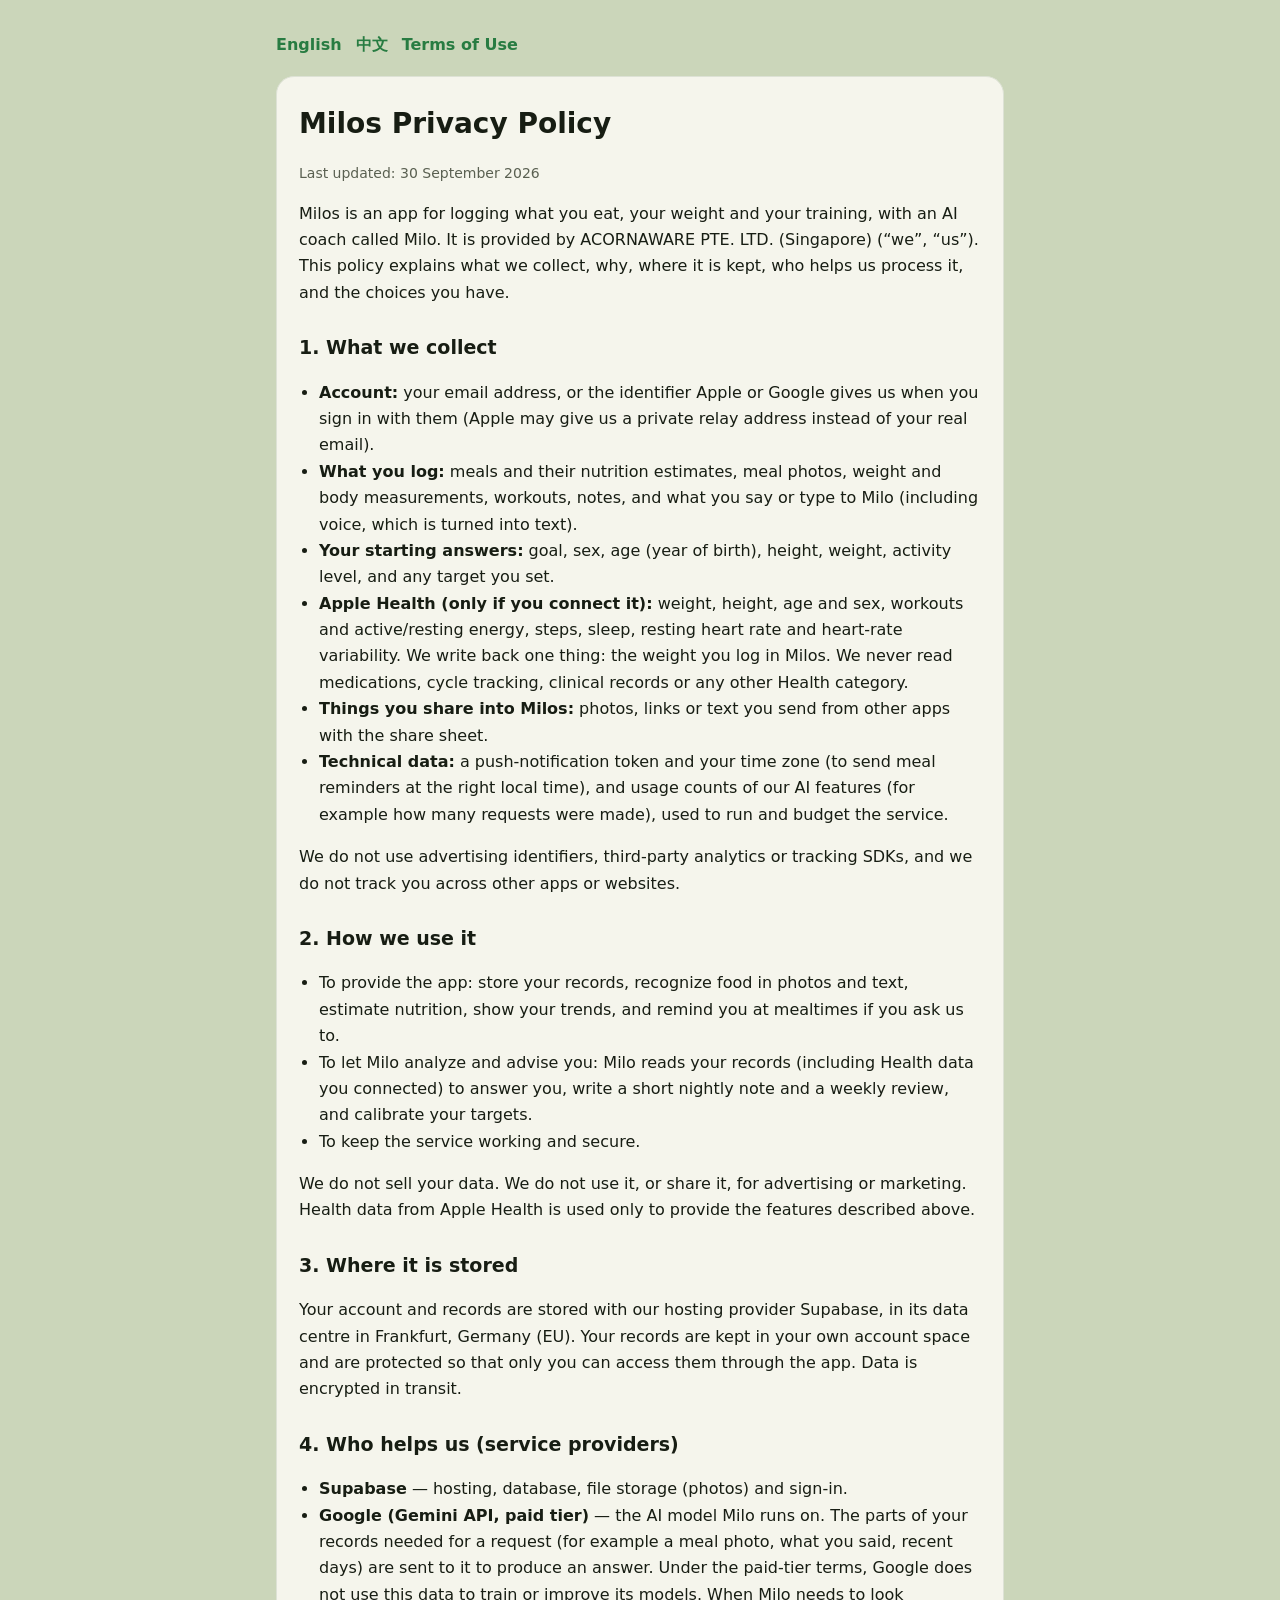
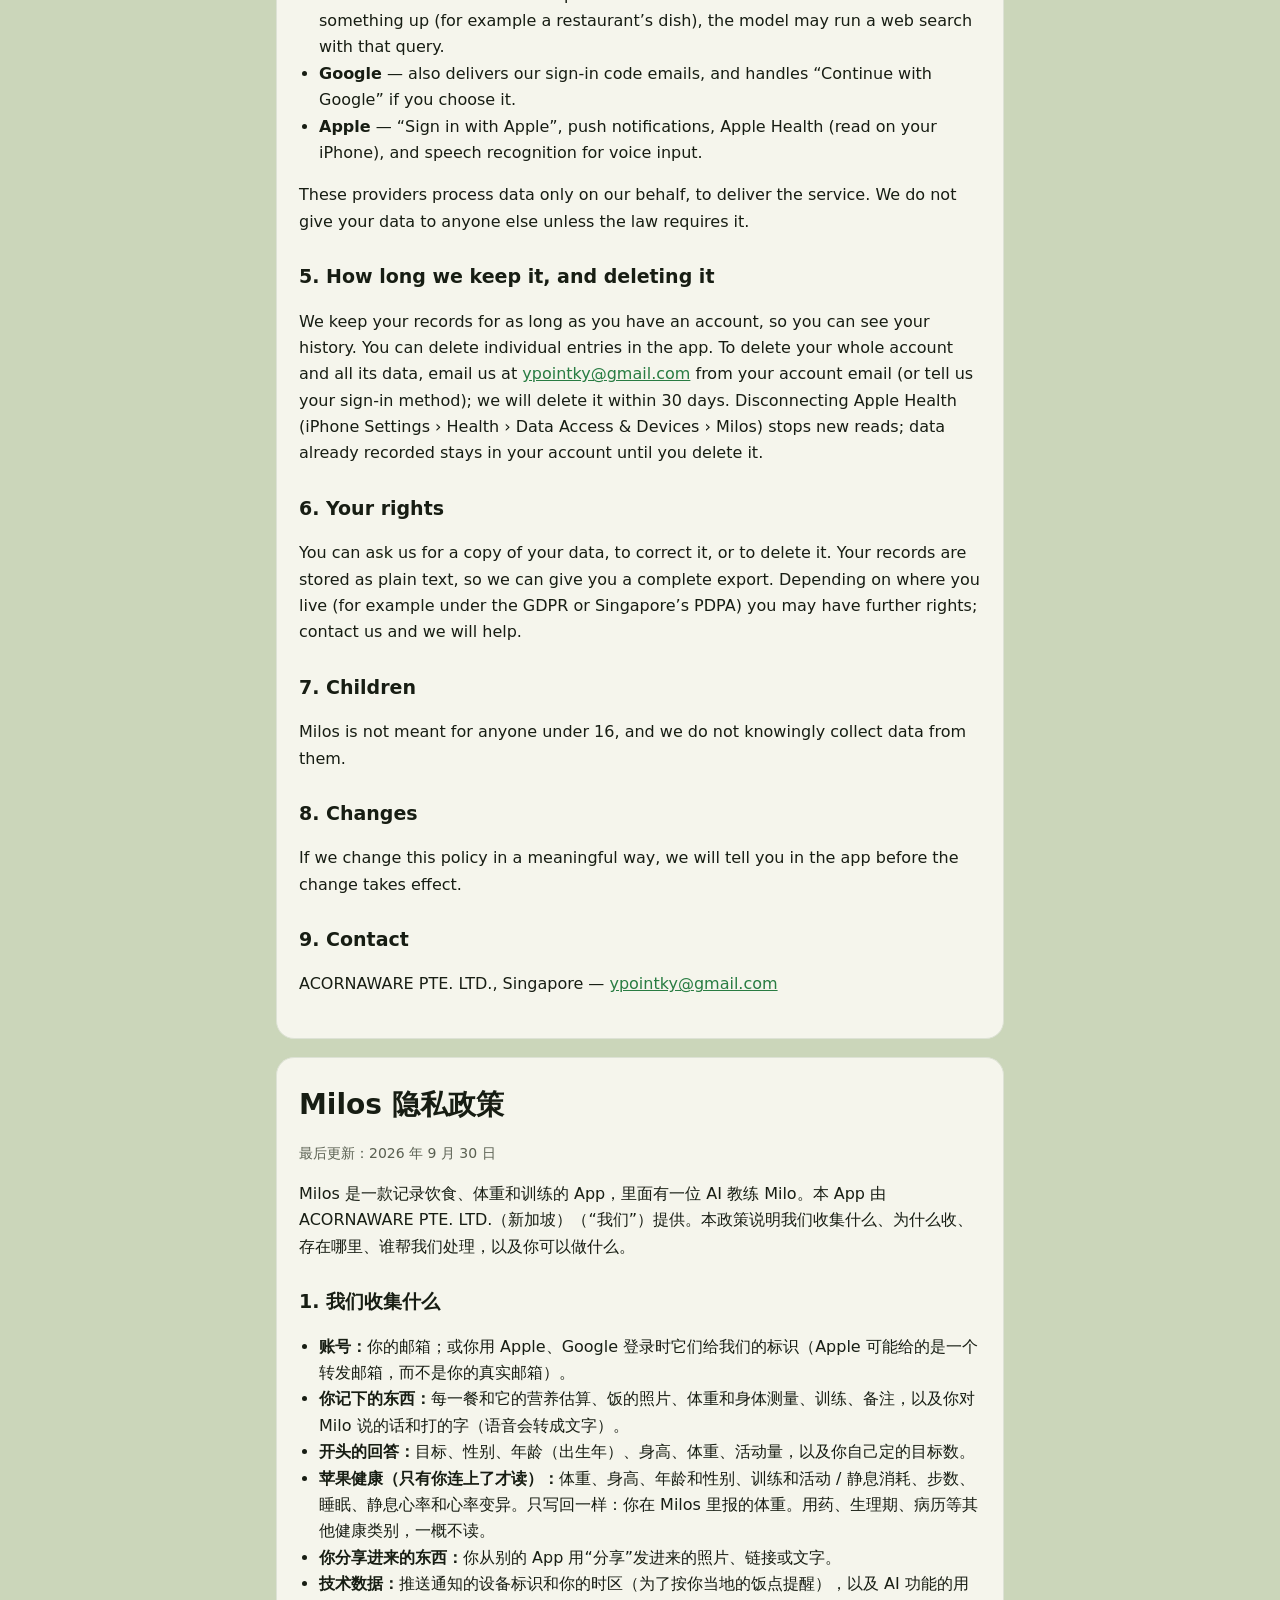
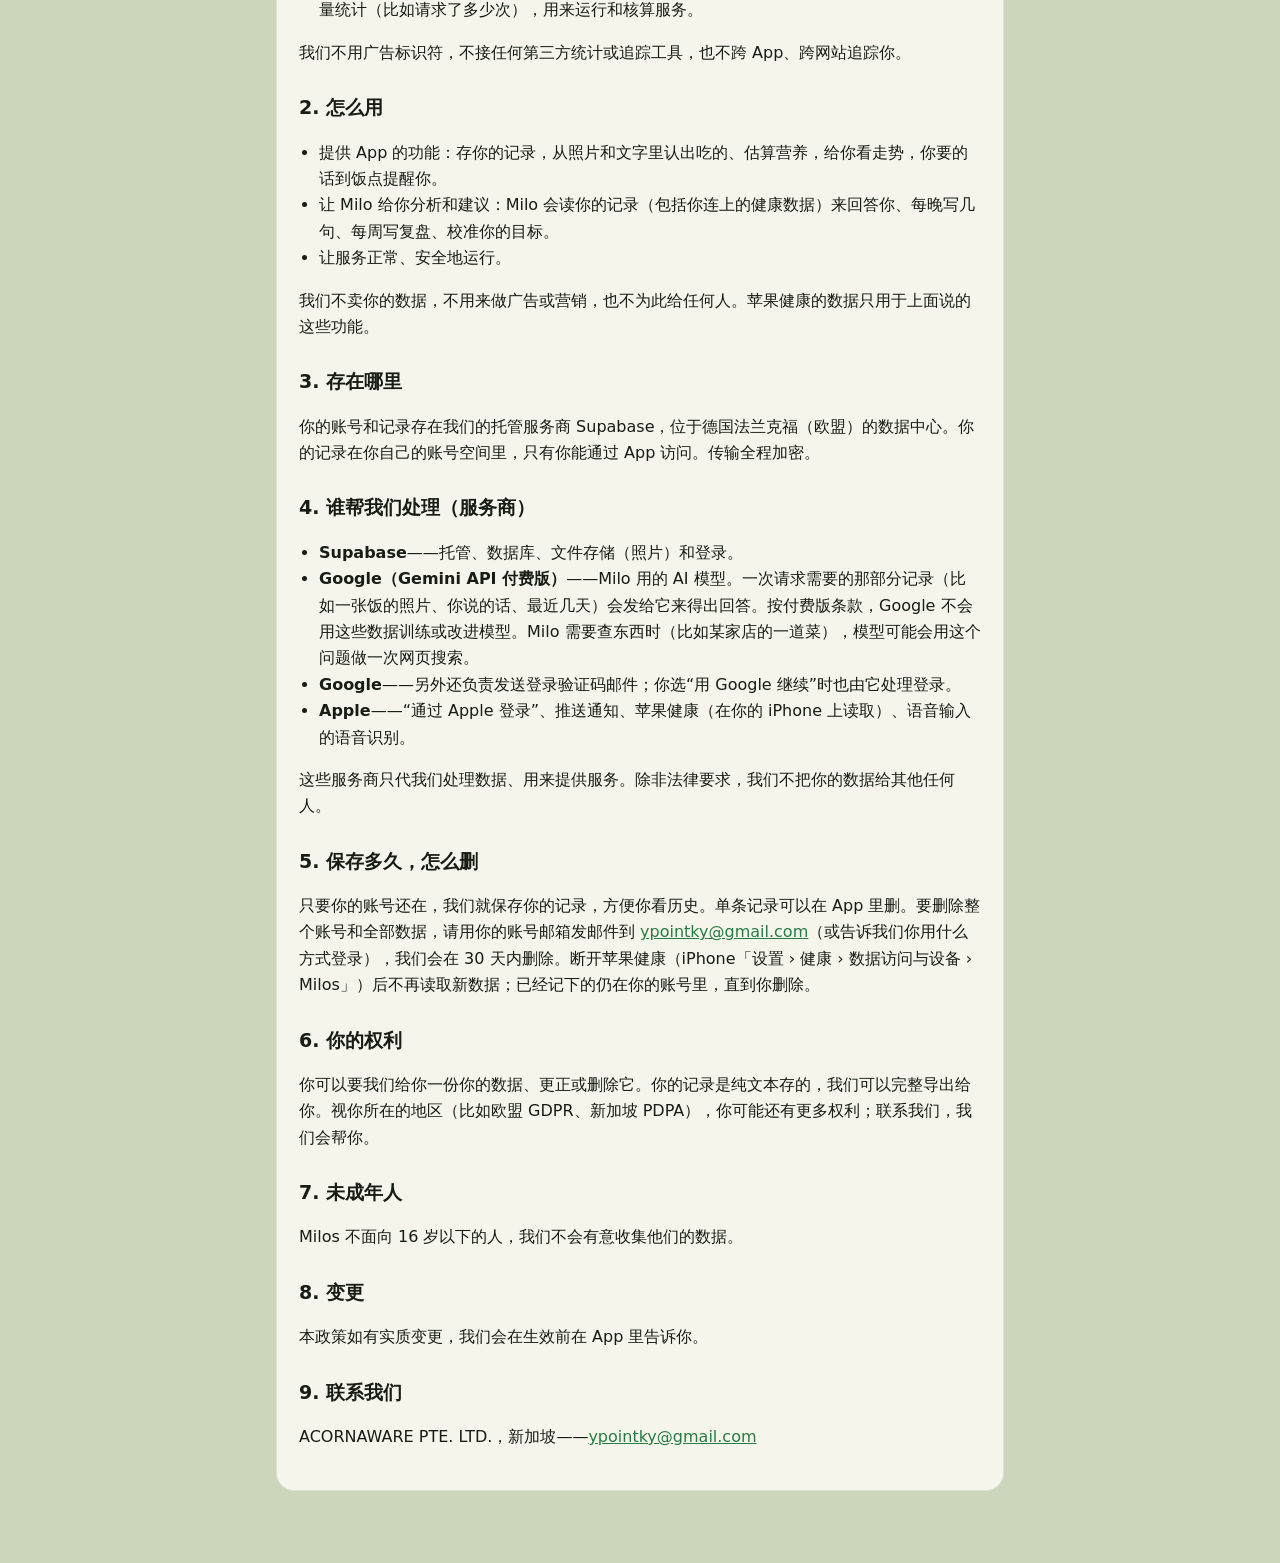
==== privacy.html @ 4074acd3 "Milos privacy policy and terms of use Co-Authored-By: Claude Opus 5.5 <noreply@anthropic.com>" ====
<!doctype html><html lang="en"><head><meta charset="utf-8"><meta name="viewport" content="width=device-width,initial-scale=1">
<title>Milos Privacy Policy</title><link rel="stylesheet" href="style.css"></head><body><main>
<nav><a href="#en">English</a><a href="#zh">中文</a><a href="terms.html">Terms of Use</a></nav>
<article id="en">
<h1>Milos Privacy Policy</h1>
<p class="muted">Last updated: 30 September 2026</p>
<p>Milos is an app for logging what you eat, your weight and your training, with an AI coach called Milo. It is provided by ACORNAWARE PTE. LTD. (Singapore) (“we”, “us”). This policy explains what we collect, why, where it is kept, who helps us process it, and the choices you have.</p>

<h2>1. What we collect</h2>
<ul>
<li><b>Account:</b> your email address, or the identifier Apple or Google gives us when you sign in with them (Apple may give us a private relay address instead of your real email).</li>
<li><b>What you log:</b> meals and their nutrition estimates, meal photos, weight and body measurements, workouts, notes, and what you say or type to Milo (including voice, which is turned into text).</li>
<li><b>Your starting answers:</b> goal, sex, age (year of birth), height, weight, activity level, and any target you set.</li>
<li><b>Apple Health (only if you connect it):</b> weight, height, age and sex, workouts and active/resting energy, steps, sleep, resting heart rate and heart-rate variability. We write back one thing: the weight you log in Milos. We never read medications, cycle tracking, clinical records or any other Health category.</li>
<li><b>Things you share into Milos:</b> photos, links or text you send from other apps with the share sheet.</li>
<li><b>Technical data:</b> a push-notification token and your time zone (to send meal reminders at the right local time), and usage counts of our AI features (for example how many requests were made), used to run and budget the service.</li>
</ul>
<p>We do not use advertising identifiers, third-party analytics or tracking SDKs, and we do not track you across other apps or websites.</p>

<h2>2. How we use it</h2>
<ul>
<li>To provide the app: store your records, recognize food in photos and text, estimate nutrition, show your trends, and remind you at mealtimes if you ask us to.</li>
<li>To let Milo analyze and advise you: Milo reads your records (including Health data you connected) to answer you, write a short nightly note and a weekly review, and calibrate your targets.</li>
<li>To keep the service working and secure.</li>
</ul>
<p>We do not sell your data. We do not use it, or share it, for advertising or marketing. Health data from Apple Health is used only to provide the features described above.</p>

<h2>3. Where it is stored</h2>
<p>Your account and records are stored with our hosting provider Supabase, in its data centre in Frankfurt, Germany (EU). Your records are kept in your own account space and are protected so that only you can access them through the app. Data is encrypted in transit.</p>

<h2>4. Who helps us (service providers)</h2>
<ul>
<li><b>Supabase</b> — hosting, database, file storage (photos) and sign-in.</li>
<li><b>Google (Gemini API, paid tier)</b> — the AI model Milo runs on. The parts of your records needed for a request (for example a meal photo, what you said, recent days) are sent to it to produce an answer. Under the paid-tier terms, Google does not use this data to train or improve its models. When Milo needs to look something up (for example a restaurant’s dish), the model may run a web search with that query.</li>
<li><b>Google</b> — also delivers our sign-in code emails, and handles “Continue with Google” if you choose it.</li>
<li><b>Apple</b> — “Sign in with Apple”, push notifications, Apple Health (read on your iPhone), and speech recognition for voice input.</li>
</ul>
<p>These providers process data only on our behalf, to deliver the service. We do not give your data to anyone else unless the law requires it.</p>

<h2>5. How long we keep it, and deleting it</h2>
<p>We keep your records for as long as you have an account, so you can see your history. You can delete individual entries in the app. To delete your whole account and all its data, email us at <a href="mailto:ypointky@gmail.com">ypointky@gmail.com</a> from your account email (or tell us your sign-in method); we will delete it within 30 days. Disconnecting Apple Health (iPhone Settings › Health › Data Access &amp; Devices › Milos) stops new reads; data already recorded stays in your account until you delete it.</p>

<h2>6. Your rights</h2>
<p>You can ask us for a copy of your data, to correct it, or to delete it. Your records are stored as plain text, so we can give you a complete export. Depending on where you live (for example under the GDPR or Singapore’s PDPA) you may have further rights; contact us and we will help.</p>

<h2>7. Children</h2>
<p>Milos is not meant for anyone under 16, and we do not knowingly collect data from them.</p>

<h2>8. Changes</h2>
<p>If we change this policy in a meaningful way, we will tell you in the app before the change takes effect.</p>

<h2>9. Contact</h2>
<p>ACORNAWARE PTE. LTD., Singapore — <a href="mailto:ypointky@gmail.com">ypointky@gmail.com</a></p>
</article>

<article id="zh" lang="zh-Hans">
<h1>Milos 隐私政策</h1>
<p class="muted">最后更新：2026 年 9 月 30 日</p>
<p>Milos 是一款记录饮食、体重和训练的 App，里面有一位 AI 教练 Milo。本 App 由 ACORNAWARE PTE. LTD.（新加坡）（“我们”）提供。本政策说明我们收集什么、为什么收、存在哪里、谁帮我们处理，以及你可以做什么。</p>

<h2>1. 我们收集什么</h2>
<ul>
<li><b>账号：</b>你的邮箱；或你用 Apple、Google 登录时它们给我们的标识（Apple 可能给的是一个转发邮箱，而不是你的真实邮箱）。</li>
<li><b>你记下的东西：</b>每一餐和它的营养估算、饭的照片、体重和身体测量、训练、备注，以及你对 Milo 说的话和打的字（语音会转成文字）。</li>
<li><b>开头的回答：</b>目标、性别、年龄（出生年）、身高、体重、活动量，以及你自己定的目标数。</li>
<li><b>苹果健康（只有你连上了才读）：</b>体重、身高、年龄和性别、训练和活动 / 静息消耗、步数、睡眠、静息心率和心率变异。只写回一样：你在 Milos 里报的体重。用药、生理期、病历等其他健康类别，一概不读。</li>
<li><b>你分享进来的东西：</b>你从别的 App 用“分享”发进来的照片、链接或文字。</li>
<li><b>技术数据：</b>推送通知的设备标识和你的时区（为了按你当地的饭点提醒），以及 AI 功能的用量统计（比如请求了多少次），用来运行和核算服务。</li>
</ul>
<p>我们不用广告标识符，不接任何第三方统计或追踪工具，也不跨 App、跨网站追踪你。</p>

<h2>2. 怎么用</h2>
<ul>
<li>提供 App 的功能：存你的记录，从照片和文字里认出吃的、估算营养，给你看走势，你要的话到饭点提醒你。</li>
<li>让 Milo 给你分析和建议：Milo 会读你的记录（包括你连上的健康数据）来回答你、每晚写几句、每周写复盘、校准你的目标。</li>
<li>让服务正常、安全地运行。</li>
</ul>
<p>我们不卖你的数据，不用来做广告或营销，也不为此给任何人。苹果健康的数据只用于上面说的这些功能。</p>

<h2>3. 存在哪里</h2>
<p>你的账号和记录存在我们的托管服务商 Supabase，位于德国法兰克福（欧盟）的数据中心。你的记录在你自己的账号空间里，只有你能通过 App 访问。传输全程加密。</p>

<h2>4. 谁帮我们处理（服务商）</h2>
<ul>
<li><b>Supabase</b>——托管、数据库、文件存储（照片）和登录。</li>
<li><b>Google（Gemini API 付费版）</b>——Milo 用的 AI 模型。一次请求需要的那部分记录（比如一张饭的照片、你说的话、最近几天）会发给它来得出回答。按付费版条款，Google 不会用这些数据训练或改进模型。Milo 需要查东西时（比如某家店的一道菜），模型可能会用这个问题做一次网页搜索。</li>
<li><b>Google</b>——另外还负责发送登录验证码邮件；你选“用 Google 继续”时也由它处理登录。</li>
<li><b>Apple</b>——“通过 Apple 登录”、推送通知、苹果健康（在你的 iPhone 上读取）、语音输入的语音识别。</li>
</ul>
<p>这些服务商只代我们处理数据、用来提供服务。除非法律要求，我们不把你的数据给其他任何人。</p>

<h2>5. 保存多久，怎么删</h2>
<p>只要你的账号还在，我们就保存你的记录，方便你看历史。单条记录可以在 App 里删。要删除整个账号和全部数据，请用你的账号邮箱发邮件到 <a href="mailto:ypointky@gmail.com">ypointky@gmail.com</a>（或告诉我们你用什么方式登录），我们会在 30 天内删除。断开苹果健康（iPhone「设置 › 健康 › 数据访问与设备 › Milos」）后不再读取新数据；已经记下的仍在你的账号里，直到你删除。</p>

<h2>6. 你的权利</h2>
<p>你可以要我们给你一份你的数据、更正或删除它。你的记录是纯文本存的，我们可以完整导出给你。视你所在的地区（比如欧盟 GDPR、新加坡 PDPA），你可能还有更多权利；联系我们，我们会帮你。</p>

<h2>7. 未成年人</h2>
<p>Milos 不面向 16 岁以下的人，我们不会有意收集他们的数据。</p>

<h2>8. 变更</h2>
<p>本政策如有实质变更，我们会在生效前在 App 里告诉你。</p>

<h2>9. 联系我们</h2>
<p>ACORNAWARE PTE. LTD.，新加坡——<a href="mailto:ypointky@gmail.com">ypointky@gmail.com</a></p>
</article>
</main></body></html>
---- style.css ----
:root{--bg:#CBD6BA;--card:#F5F5EC;--text:#171D13;--muted:#5A6051;--line:#DDE2D5;--accent:#287C42}
@media (prefers-color-scheme: dark){:root{--bg:#1B2118;--card:#252C21;--text:#EEF2E9;--muted:#A7AE9C;--line:#343C2F;--accent:#6FBF85}}
*{box-sizing:border-box}
body{margin:0;background:var(--bg);color:var(--text);font:16px/1.65 -apple-system,"PingFang SC",system-ui,sans-serif}
main{max-width:760px;margin:0 auto;padding:32px 16px 72px}
article{background:var(--card);border:1px solid var(--line);border-radius:18px;padding:24px 22px;margin-top:18px}
h1{font-size:28px;margin:0 0 4px} h2{font-size:19px;margin:26px 0 6px} p,li{color:var(--text)} .muted{color:var(--muted);font-size:14px}
nav a{color:var(--accent);margin-right:14px;text-decoration:none;font-weight:600} a{color:var(--accent)} ul{padding-left:20px}
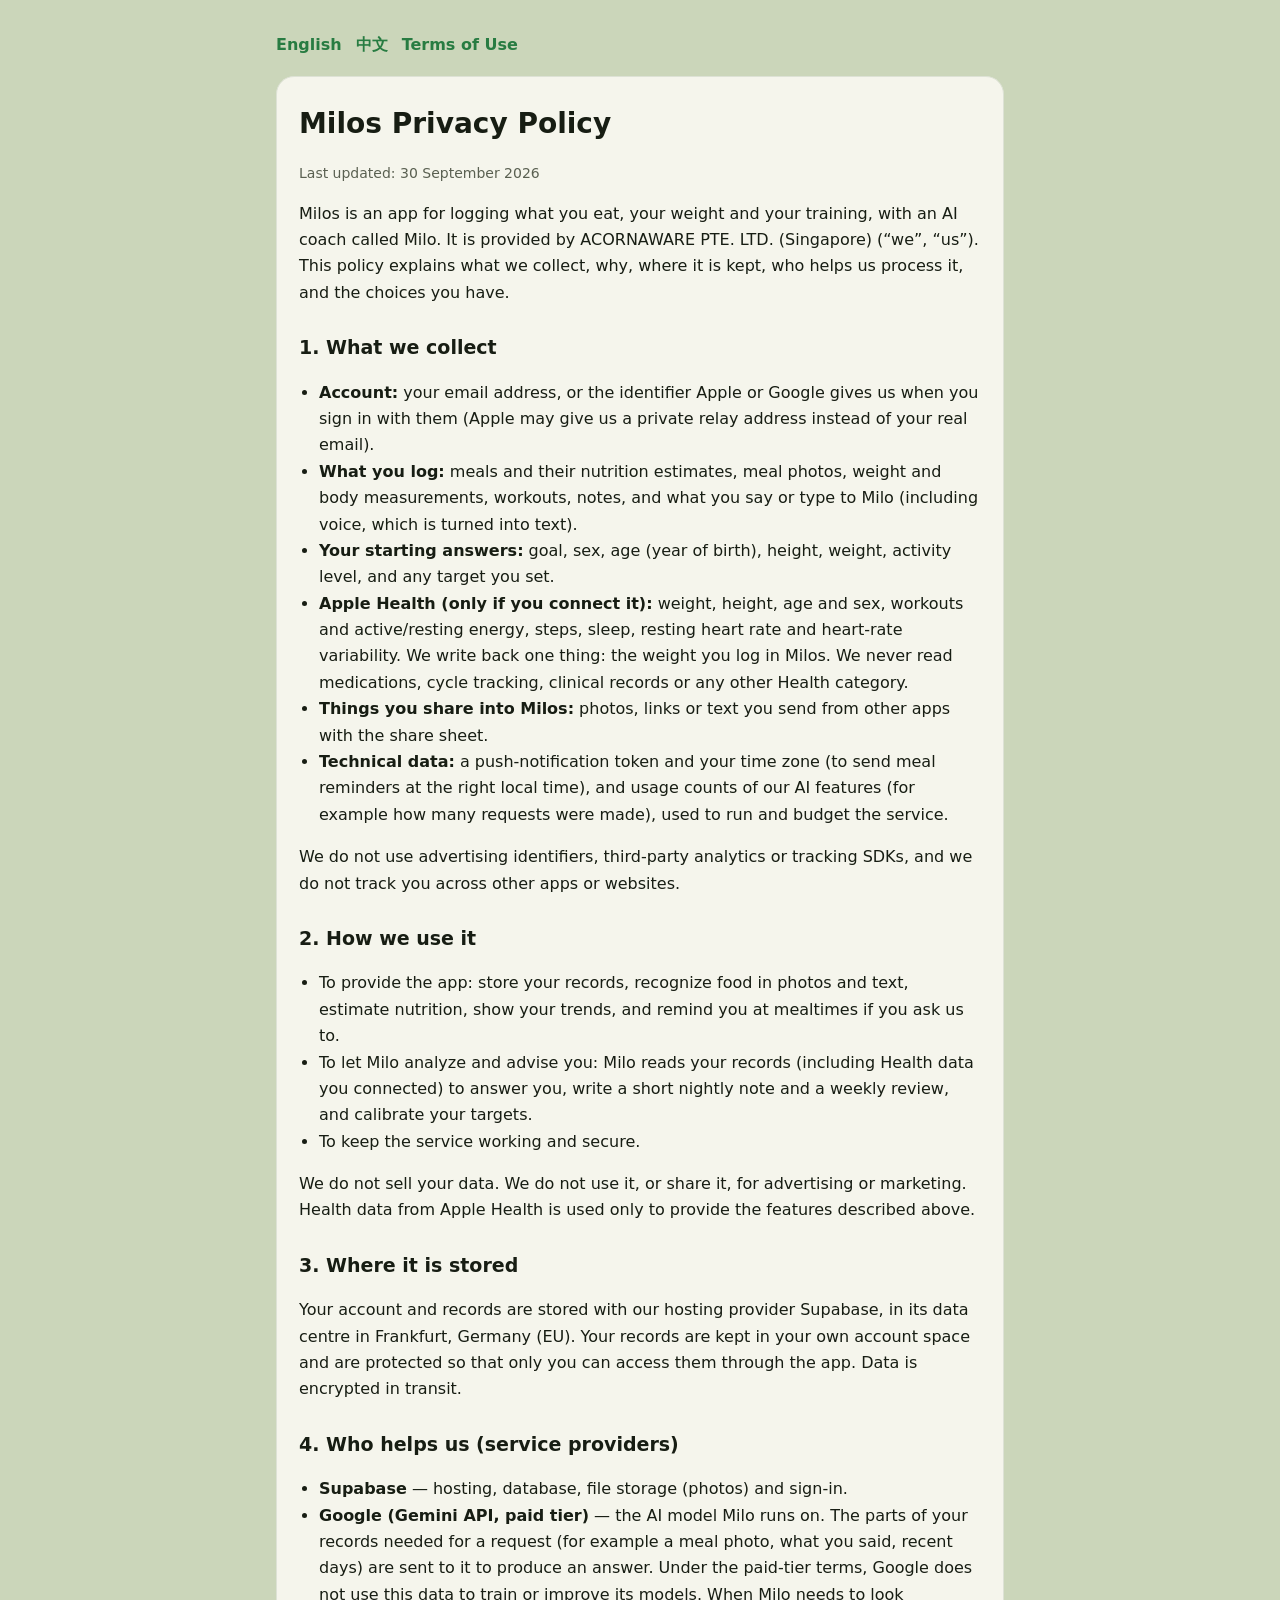
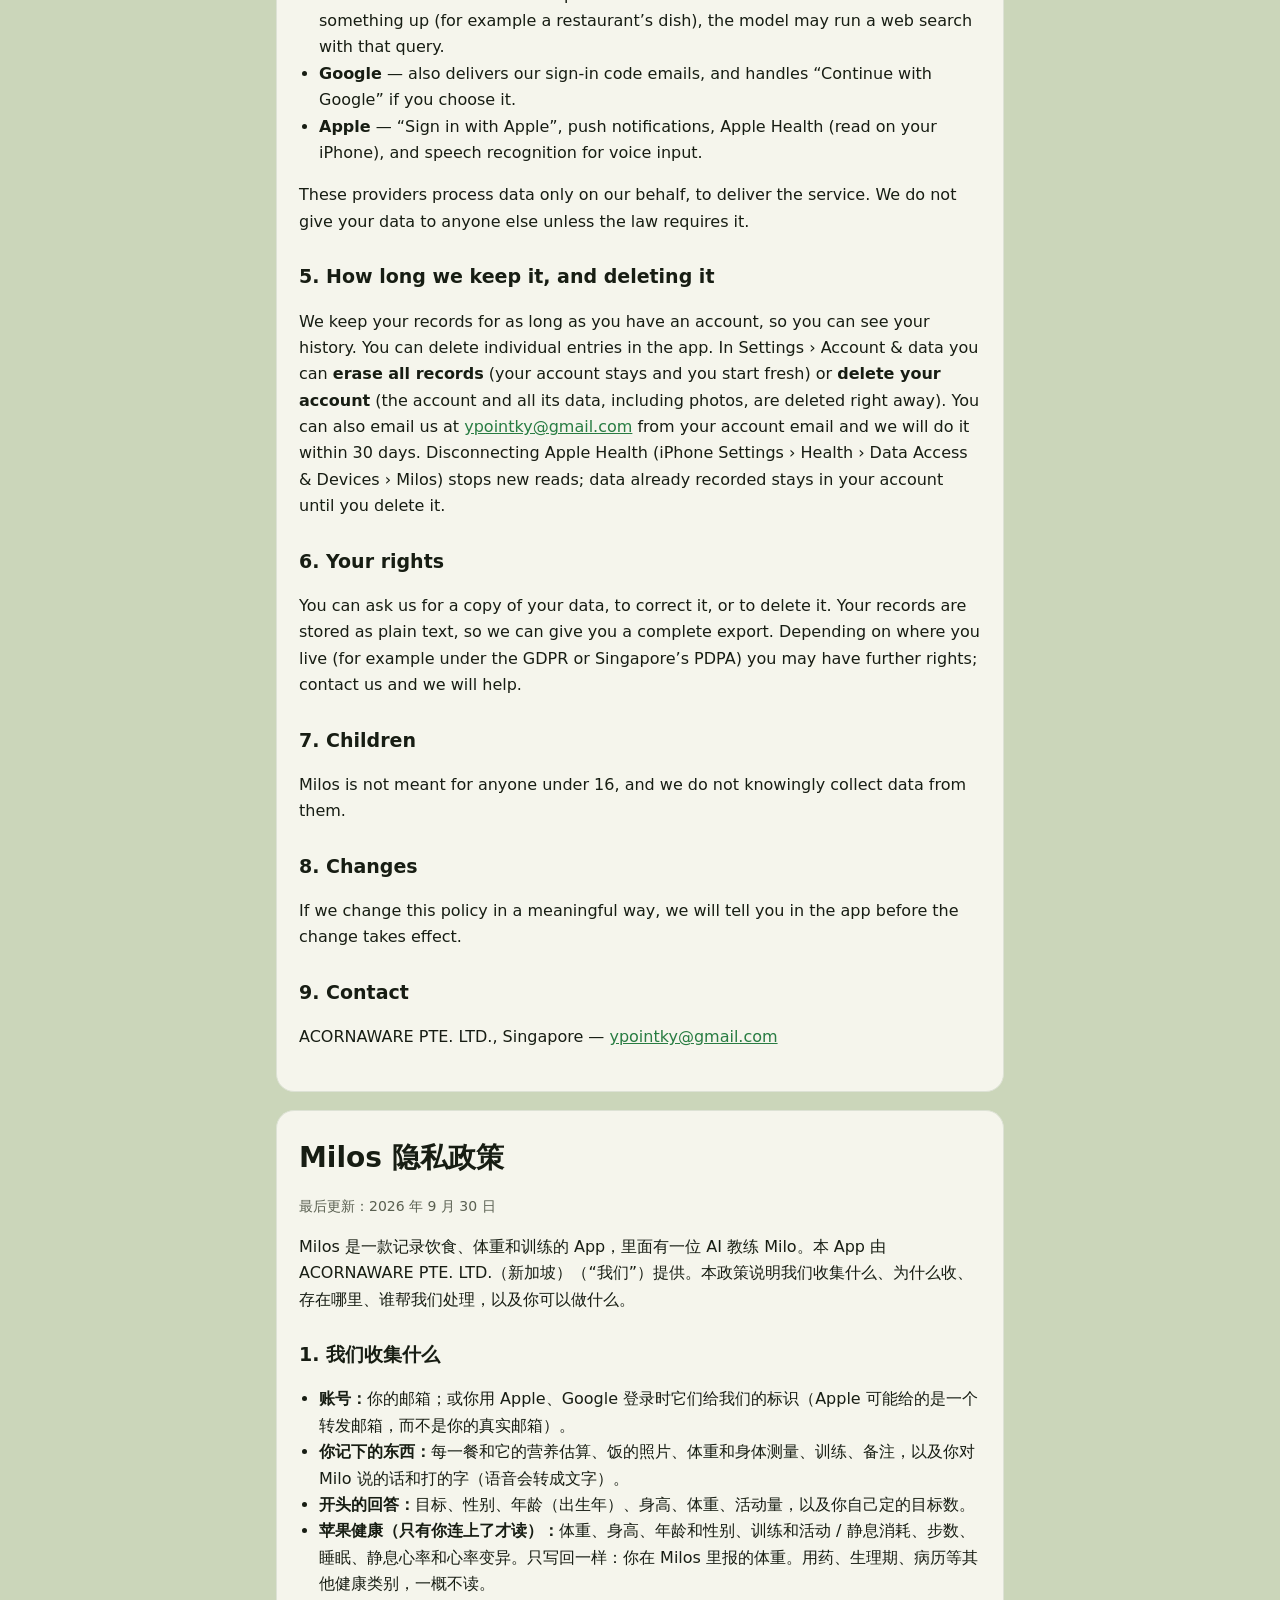
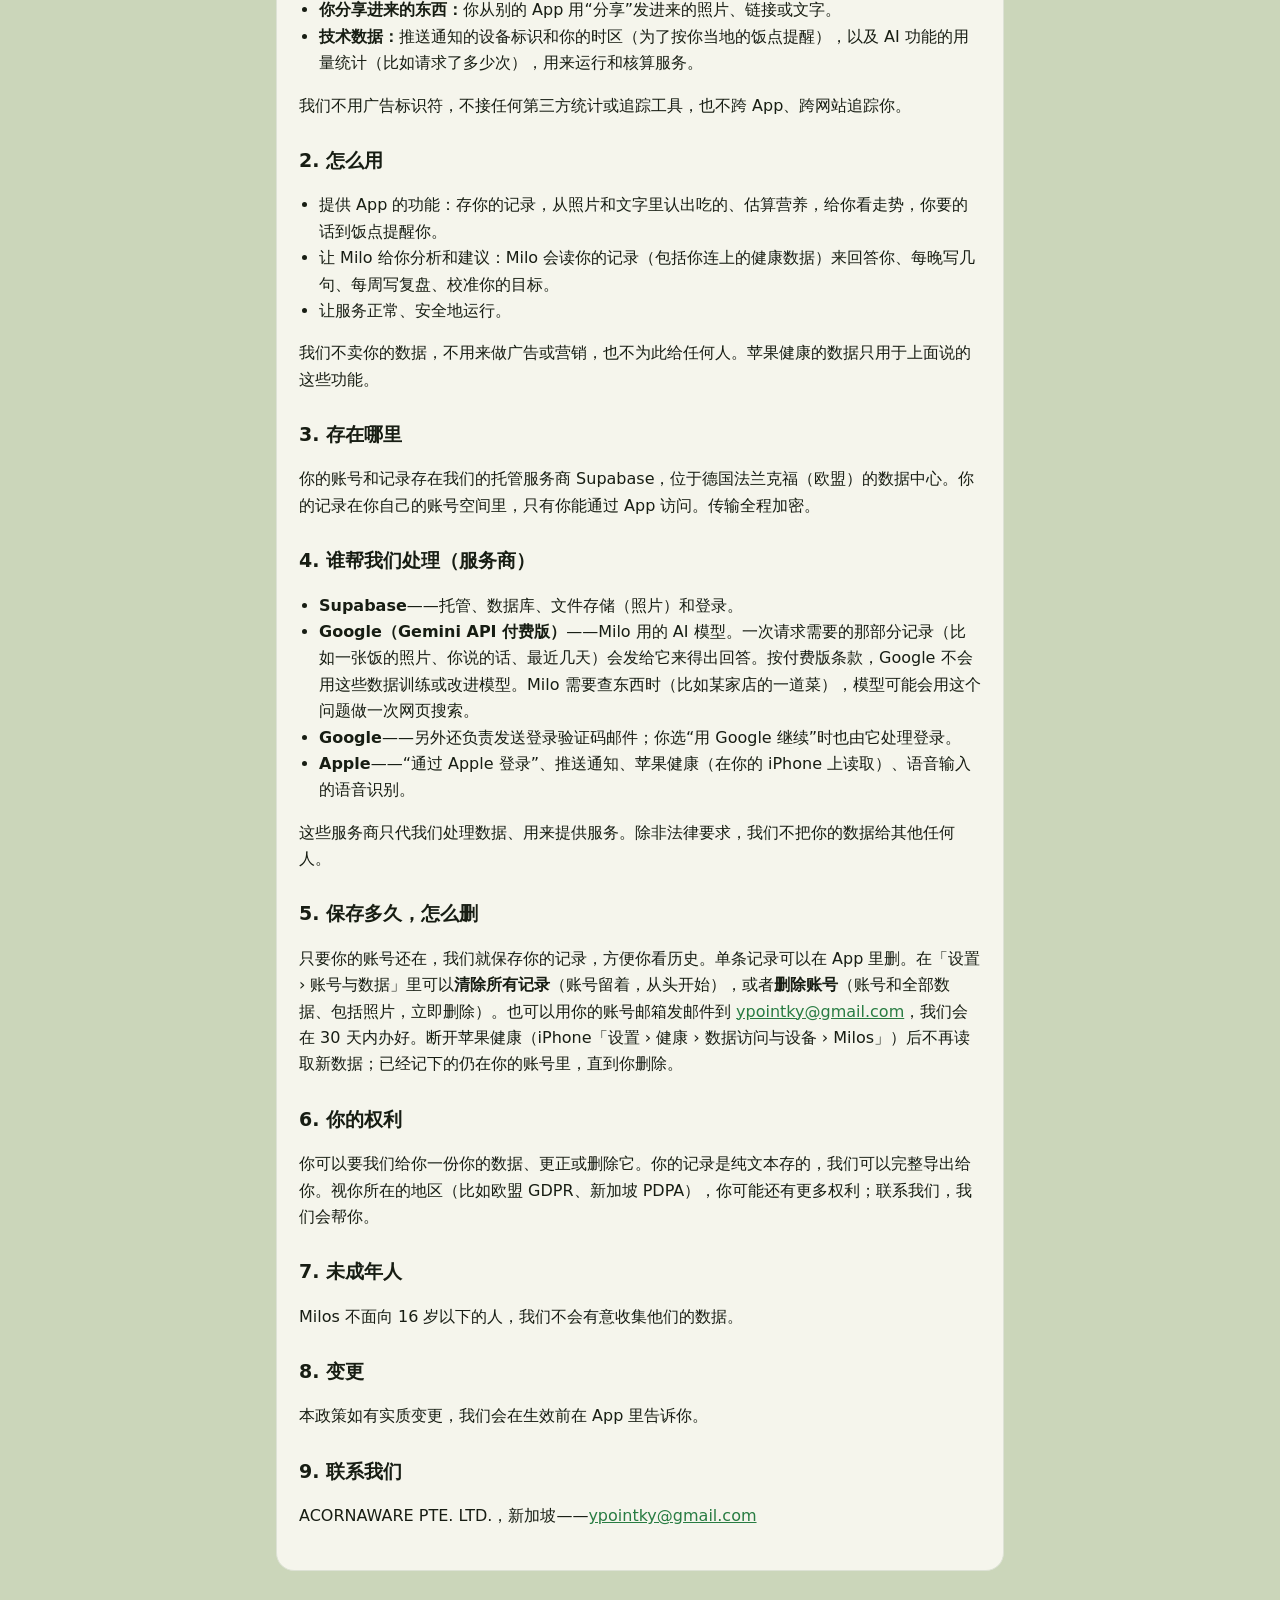
==== commit 0b81b06b: "Account deletion is now in the app Co-Authored-By: Claude Opus 5.5 <noreply@anthropic.com>" ====
--- a/privacy.html
+++ b/privacy.html
@@ -38,7 +38,7 @@
 <p>These providers process data only on our behalf, to deliver the service. We do not give your data to anyone else unless the law requires it.</p>
 
 <h2>5. How long we keep it, and deleting it</h2>
-<p>We keep your records for as long as you have an account, so you can see your history. You can delete individual entries in the app. To delete your whole account and all its data, email us at <a href="mailto:ypointky@gmail.com">ypointky@gmail.com</a> from your account email (or tell us your sign-in method); we will delete it within 30 days. Disconnecting Apple Health (iPhone Settings › Health › Data Access &amp; Devices › Milos) stops new reads; data already recorded stays in your account until you delete it.</p>
+<p>We keep your records for as long as you have an account, so you can see your history. You can delete individual entries in the app. In Settings › Account &amp; data you can <b>erase all records</b> (your account stays and you start fresh) or <b>delete your account</b> (the account and all its data, including photos, are deleted right away). You can also email us at <a href="mailto:ypointky@gmail.com">ypointky@gmail.com</a> from your account email and we will do it within 30 days. Disconnecting Apple Health (iPhone Settings › Health › Data Access &amp; Devices › Milos) stops new reads; data already recorded stays in your account until you delete it.</p>
 
 <h2>6. Your rights</h2>
 <p>You can ask us for a copy of your data, to correct it, or to delete it. Your records are stored as plain text, so we can give you a complete export. Depending on where you live (for example under the GDPR or Singapore’s PDPA) you may have further rights; contact us and we will help.</p>
@@ -90,7 +90,7 @@
 <p>这些服务商只代我们处理数据、用来提供服务。除非法律要求，我们不把你的数据给其他任何人。</p>
 
 <h2>5. 保存多久，怎么删</h2>
-<p>只要你的账号还在，我们就保存你的记录，方便你看历史。单条记录可以在 App 里删。要删除整个账号和全部数据，请用你的账号邮箱发邮件到 <a href="mailto:ypointky@gmail.com">ypointky@gmail.com</a>（或告诉我们你用什么方式登录），我们会在 30 天内删除。断开苹果健康（iPhone「设置 › 健康 › 数据访问与设备 › Milos」）后不再读取新数据；已经记下的仍在你的账号里，直到你删除。</p>
+<p>只要你的账号还在，我们就保存你的记录，方便你看历史。单条记录可以在 App 里删。在「设置 › 账号与数据」里可以<b>清除所有记录</b>（账号留着，从头开始），或者<b>删除账号</b>（账号和全部数据、包括照片，立即删除）。也可以用你的账号邮箱发邮件到 <a href="mailto:ypointky@gmail.com">ypointky@gmail.com</a>，我们会在 30 天内办好。断开苹果健康（iPhone「设置 › 健康 › 数据访问与设备 › Milos」）后不再读取新数据；已经记下的仍在你的账号里，直到你删除。</p>
 
 <h2>6. 你的权利</h2>
 <p>你可以要我们给你一份你的数据、更正或删除它。你的记录是纯文本存的，我们可以完整导出给你。视你所在的地区（比如欧盟 GDPR、新加坡 PDPA），你可能还有更多权利；联系我们，我们会帮你。</p>
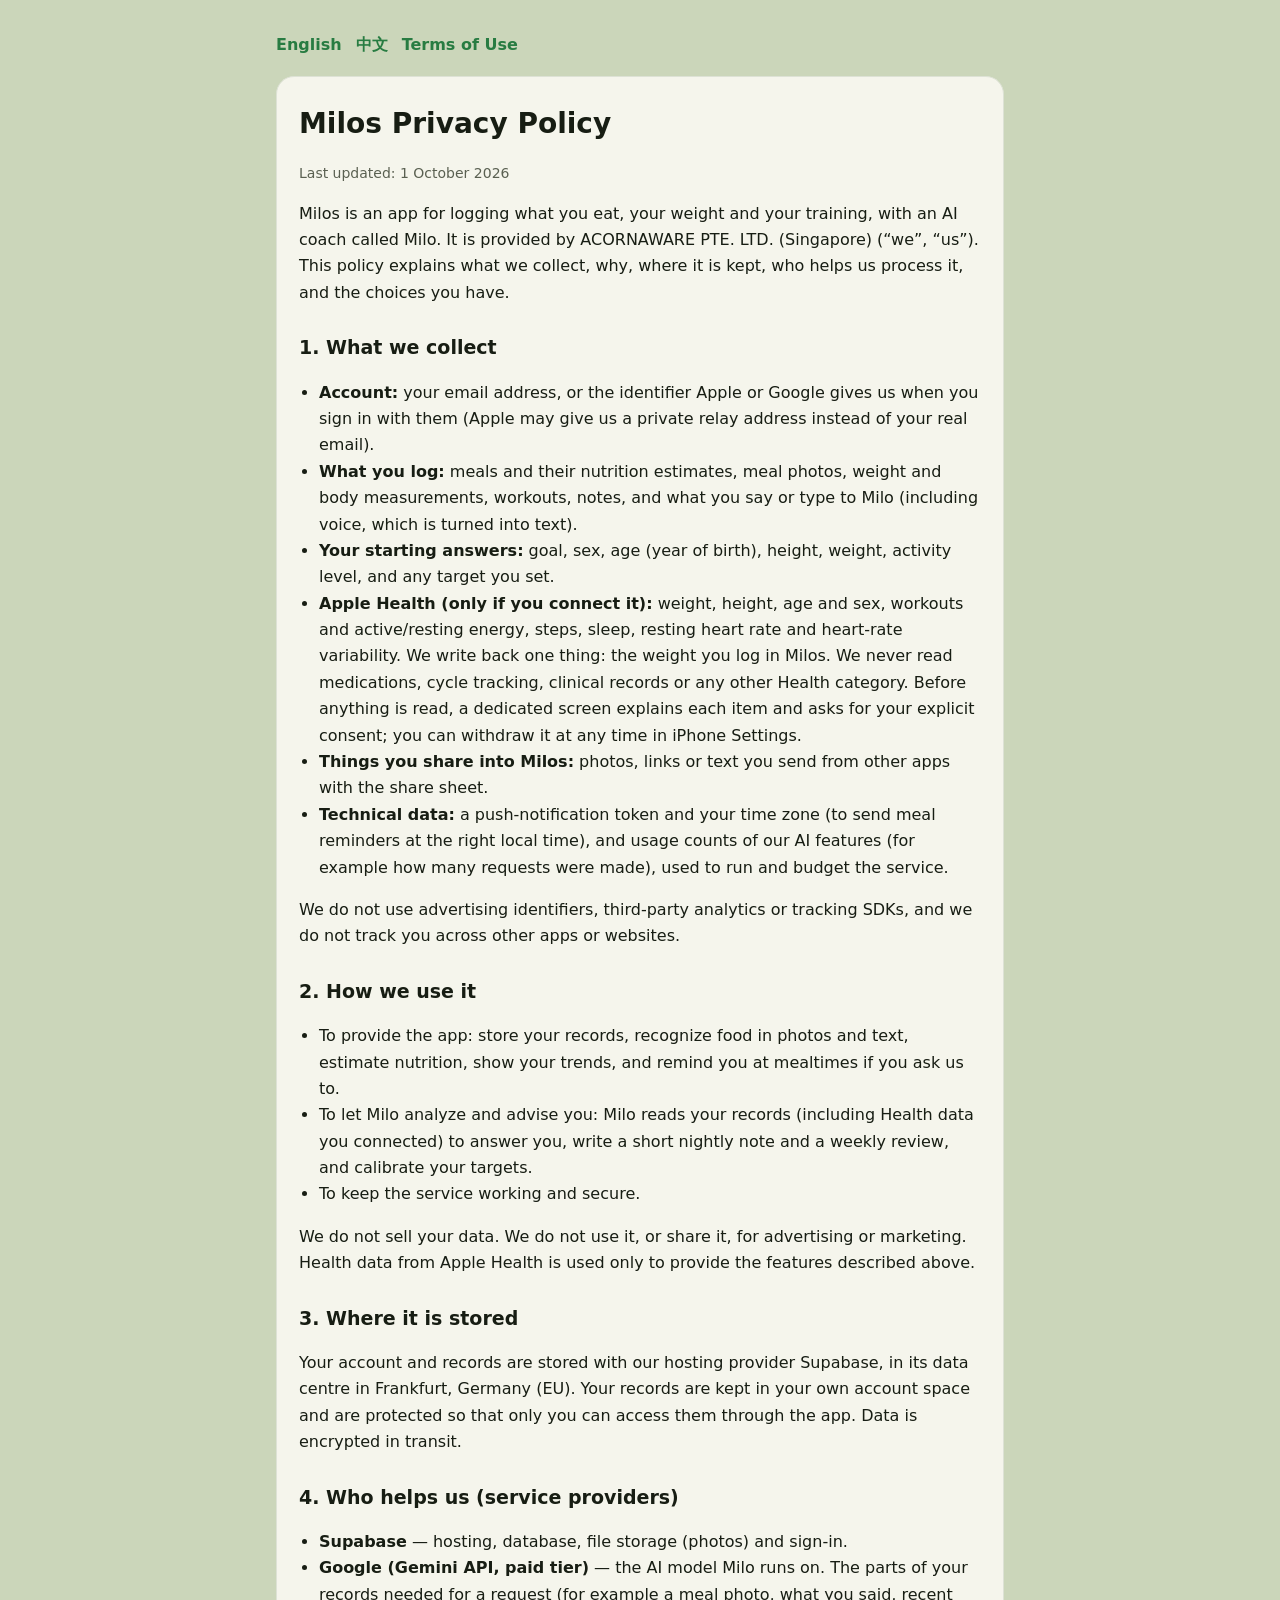
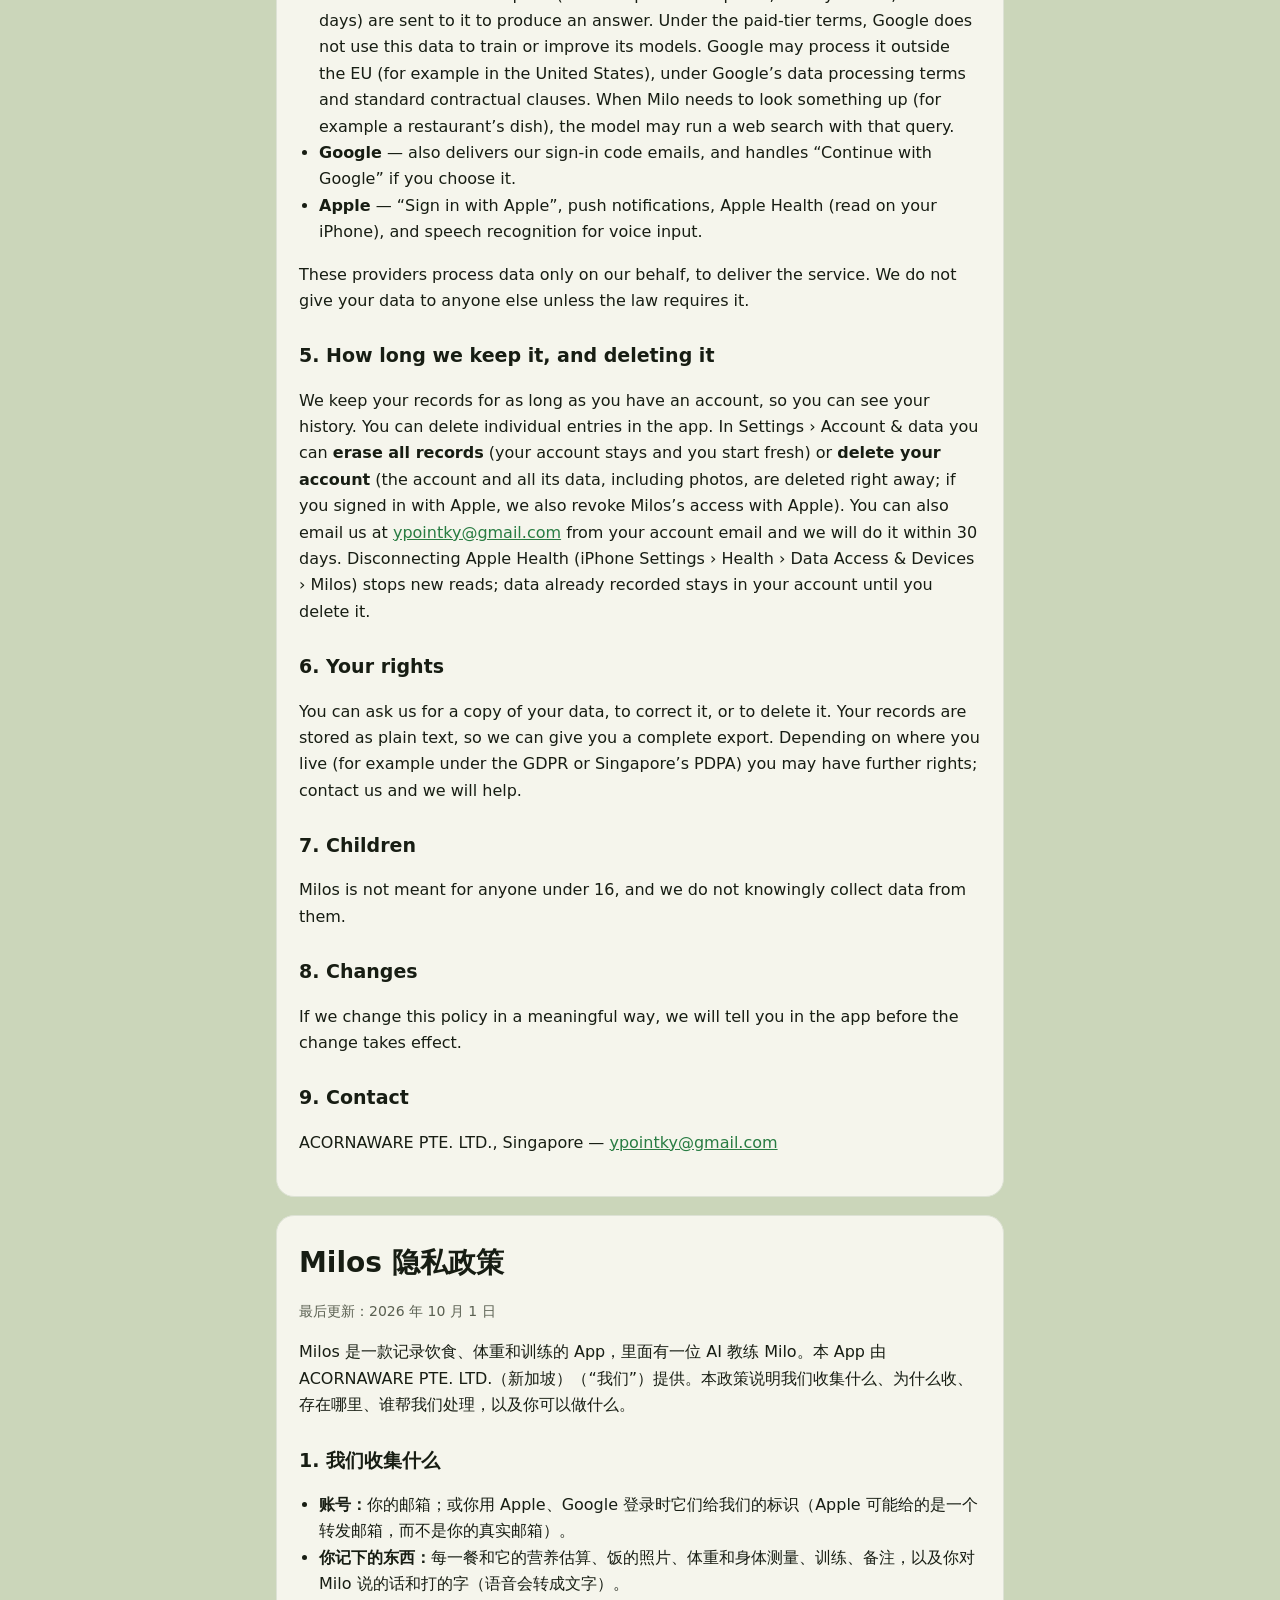
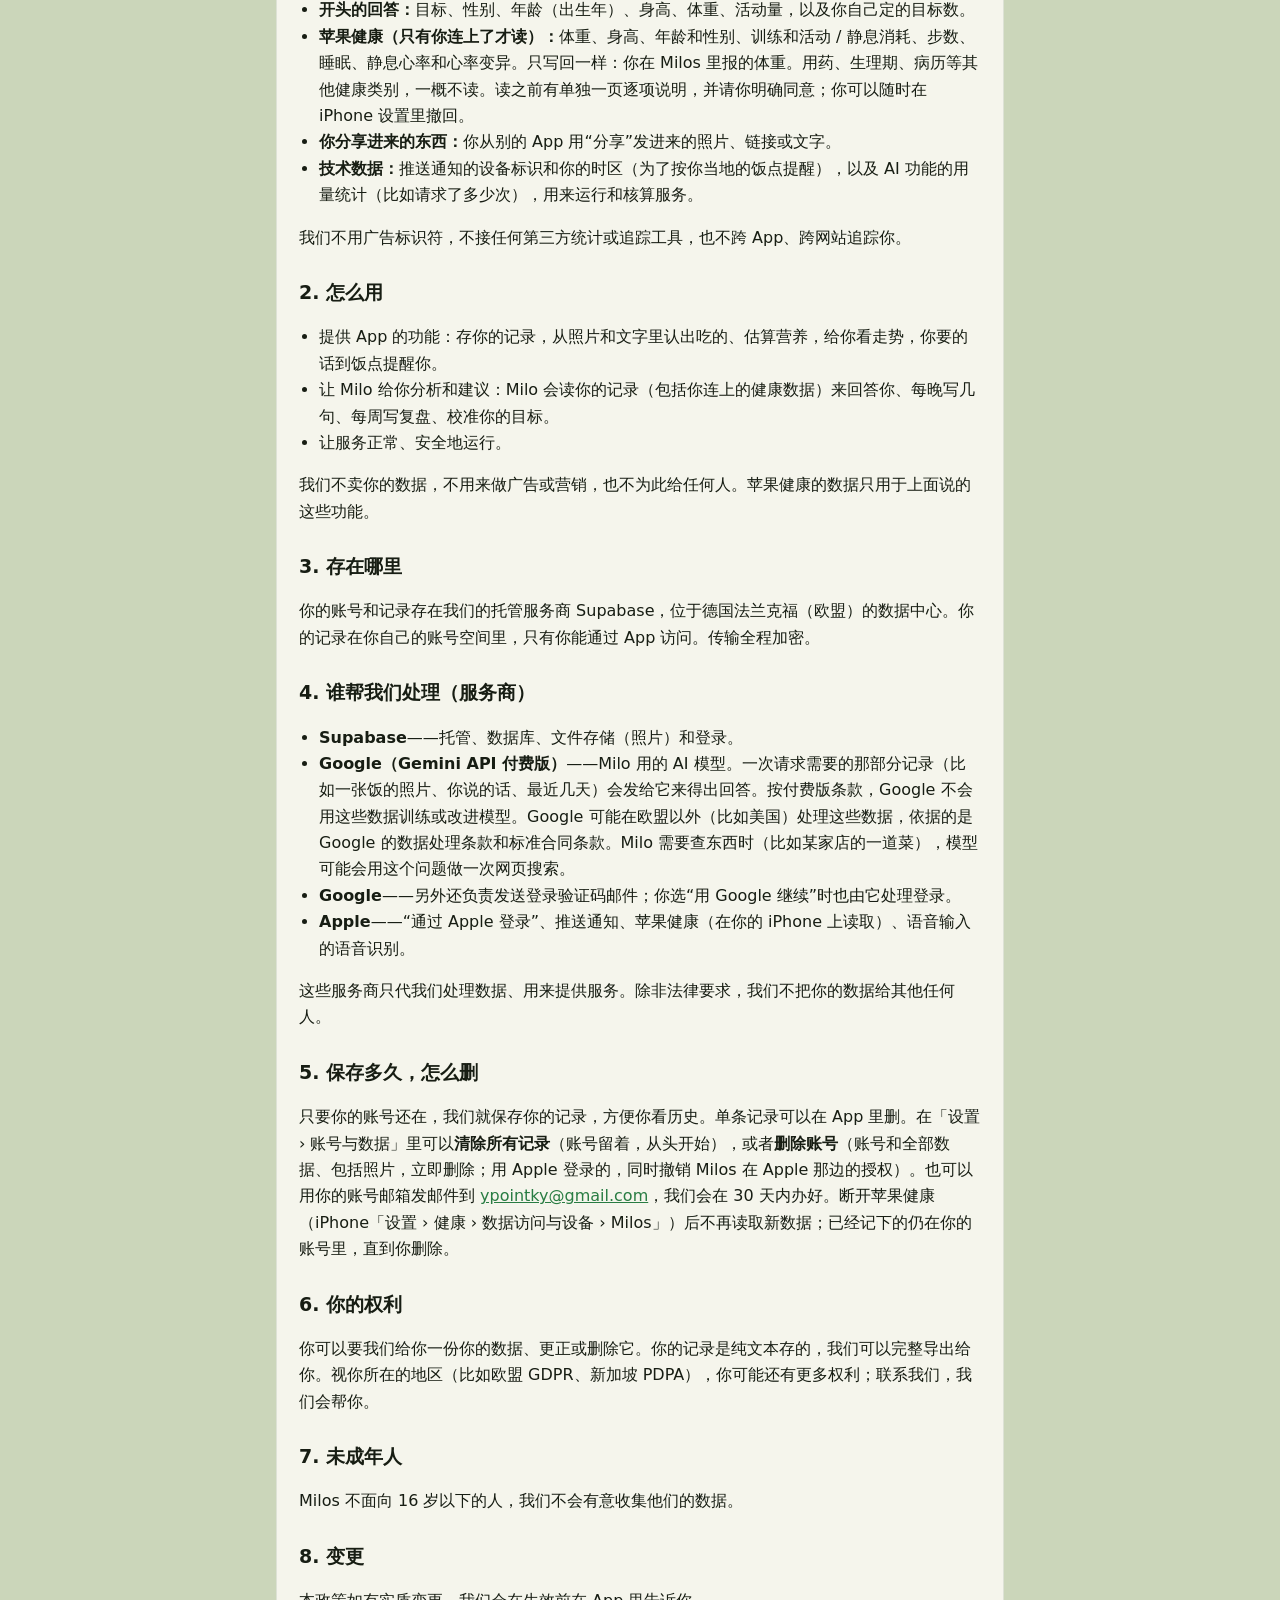
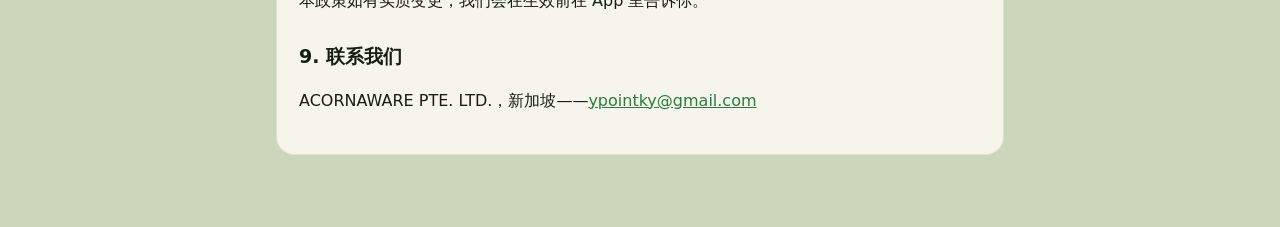
==== commit b87ab2e0: "Health consent, processing outside the EU, Apple revocation on deletion Co-Authored-By: Claude Opus " ====
--- a/privacy.html
+++ b/privacy.html
@@ -3,7 +3,7 @@
 <nav><a href="#en">English</a><a href="#zh">中文</a><a href="terms.html">Terms of Use</a></nav>
 <article id="en">
 <h1>Milos Privacy Policy</h1>
-<p class="muted">Last updated: 30 September 2026</p>
+<p class="muted">Last updated: 1 October 2026</p>
 <p>Milos is an app for logging what you eat, your weight and your training, with an AI coach called Milo. It is provided by ACORNAWARE PTE. LTD. (Singapore) (“we”, “us”). This policy explains what we collect, why, where it is kept, who helps us process it, and the choices you have.</p>
 
 <h2>1. What we collect</h2>
@@ -11,7 +11,7 @@
 <li><b>Account:</b> your email address, or the identifier Apple or Google gives us when you sign in with them (Apple may give us a private relay address instead of your real email).</li>
 <li><b>What you log:</b> meals and their nutrition estimates, meal photos, weight and body measurements, workouts, notes, and what you say or type to Milo (including voice, which is turned into text).</li>
 <li><b>Your starting answers:</b> goal, sex, age (year of birth), height, weight, activity level, and any target you set.</li>
-<li><b>Apple Health (only if you connect it):</b> weight, height, age and sex, workouts and active/resting energy, steps, sleep, resting heart rate and heart-rate variability. We write back one thing: the weight you log in Milos. We never read medications, cycle tracking, clinical records or any other Health category.</li>
+<li><b>Apple Health (only if you connect it):</b> weight, height, age and sex, workouts and active/resting energy, steps, sleep, resting heart rate and heart-rate variability. We write back one thing: the weight you log in Milos. We never read medications, cycle tracking, clinical records or any other Health category. Before anything is read, a dedicated screen explains each item and asks for your explicit consent; you can withdraw it at any time in iPhone Settings.</li>
 <li><b>Things you share into Milos:</b> photos, links or text you send from other apps with the share sheet.</li>
 <li><b>Technical data:</b> a push-notification token and your time zone (to send meal reminders at the right local time), and usage counts of our AI features (for example how many requests were made), used to run and budget the service.</li>
 </ul>
@@ -31,14 +31,14 @@
 <h2>4. Who helps us (service providers)</h2>
 <ul>
 <li><b>Supabase</b> — hosting, database, file storage (photos) and sign-in.</li>
-<li><b>Google (Gemini API, paid tier)</b> — the AI model Milo runs on. The parts of your records needed for a request (for example a meal photo, what you said, recent days) are sent to it to produce an answer. Under the paid-tier terms, Google does not use this data to train or improve its models. When Milo needs to look something up (for example a restaurant’s dish), the model may run a web search with that query.</li>
+<li><b>Google (Gemini API, paid tier)</b> — the AI model Milo runs on. The parts of your records needed for a request (for example a meal photo, what you said, recent days) are sent to it to produce an answer. Under the paid-tier terms, Google does not use this data to train or improve its models. Google may process it outside the EU (for example in the United States), under Google’s data processing terms and standard contractual clauses. When Milo needs to look something up (for example a restaurant’s dish), the model may run a web search with that query.</li>
 <li><b>Google</b> — also delivers our sign-in code emails, and handles “Continue with Google” if you choose it.</li>
 <li><b>Apple</b> — “Sign in with Apple”, push notifications, Apple Health (read on your iPhone), and speech recognition for voice input.</li>
 </ul>
 <p>These providers process data only on our behalf, to deliver the service. We do not give your data to anyone else unless the law requires it.</p>
 
 <h2>5. How long we keep it, and deleting it</h2>
-<p>We keep your records for as long as you have an account, so you can see your history. You can delete individual entries in the app. In Settings › Account &amp; data you can <b>erase all records</b> (your account stays and you start fresh) or <b>delete your account</b> (the account and all its data, including photos, are deleted right away). You can also email us at <a href="mailto:ypointky@gmail.com">ypointky@gmail.com</a> from your account email and we will do it within 30 days. Disconnecting Apple Health (iPhone Settings › Health › Data Access &amp; Devices › Milos) stops new reads; data already recorded stays in your account until you delete it.</p>
+<p>We keep your records for as long as you have an account, so you can see your history. You can delete individual entries in the app. In Settings › Account &amp; data you can <b>erase all records</b> (your account stays and you start fresh) or <b>delete your account</b> (the account and all its data, including photos, are deleted right away; if you signed in with Apple, we also revoke Milos’s access with Apple). You can also email us at <a href="mailto:ypointky@gmail.com">ypointky@gmail.com</a> from your account email and we will do it within 30 days. Disconnecting Apple Health (iPhone Settings › Health › Data Access &amp; Devices › Milos) stops new reads; data already recorded stays in your account until you delete it.</p>
 
 <h2>6. Your rights</h2>
 <p>You can ask us for a copy of your data, to correct it, or to delete it. Your records are stored as plain text, so we can give you a complete export. Depending on where you live (for example under the GDPR or Singapore’s PDPA) you may have further rights; contact us and we will help.</p>
@@ -55,7 +55,7 @@
 
 <article id="zh" lang="zh-Hans">
 <h1>Milos 隐私政策</h1>
-<p class="muted">最后更新：2026 年 9 月 30 日</p>
+<p class="muted">最后更新：2026 年 10 月 1 日</p>
 <p>Milos 是一款记录饮食、体重和训练的 App，里面有一位 AI 教练 Milo。本 App 由 ACORNAWARE PTE. LTD.（新加坡）（“我们”）提供。本政策说明我们收集什么、为什么收、存在哪里、谁帮我们处理，以及你可以做什么。</p>
 
 <h2>1. 我们收集什么</h2>
@@ -63,7 +63,7 @@
 <li><b>账号：</b>你的邮箱；或你用 Apple、Google 登录时它们给我们的标识（Apple 可能给的是一个转发邮箱，而不是你的真实邮箱）。</li>
 <li><b>你记下的东西：</b>每一餐和它的营养估算、饭的照片、体重和身体测量、训练、备注，以及你对 Milo 说的话和打的字（语音会转成文字）。</li>
 <li><b>开头的回答：</b>目标、性别、年龄（出生年）、身高、体重、活动量，以及你自己定的目标数。</li>
-<li><b>苹果健康（只有你连上了才读）：</b>体重、身高、年龄和性别、训练和活动 / 静息消耗、步数、睡眠、静息心率和心率变异。只写回一样：你在 Milos 里报的体重。用药、生理期、病历等其他健康类别，一概不读。</li>
+<li><b>苹果健康（只有你连上了才读）：</b>体重、身高、年龄和性别、训练和活动 / 静息消耗、步数、睡眠、静息心率和心率变异。只写回一样：你在 Milos 里报的体重。用药、生理期、病历等其他健康类别，一概不读。读之前有单独一页逐项说明，并请你明确同意；你可以随时在 iPhone 设置里撤回。</li>
 <li><b>你分享进来的东西：</b>你从别的 App 用“分享”发进来的照片、链接或文字。</li>
 <li><b>技术数据：</b>推送通知的设备标识和你的时区（为了按你当地的饭点提醒），以及 AI 功能的用量统计（比如请求了多少次），用来运行和核算服务。</li>
 </ul>
@@ -83,14 +83,14 @@
 <h2>4. 谁帮我们处理（服务商）</h2>
 <ul>
 <li><b>Supabase</b>——托管、数据库、文件存储（照片）和登录。</li>
-<li><b>Google（Gemini API 付费版）</b>——Milo 用的 AI 模型。一次请求需要的那部分记录（比如一张饭的照片、你说的话、最近几天）会发给它来得出回答。按付费版条款，Google 不会用这些数据训练或改进模型。Milo 需要查东西时（比如某家店的一道菜），模型可能会用这个问题做一次网页搜索。</li>
+<li><b>Google（Gemini API 付费版）</b>——Milo 用的 AI 模型。一次请求需要的那部分记录（比如一张饭的照片、你说的话、最近几天）会发给它来得出回答。按付费版条款，Google 不会用这些数据训练或改进模型。Google 可能在欧盟以外（比如美国）处理这些数据，依据的是 Google 的数据处理条款和标准合同条款。Milo 需要查东西时（比如某家店的一道菜），模型可能会用这个问题做一次网页搜索。</li>
 <li><b>Google</b>——另外还负责发送登录验证码邮件；你选“用 Google 继续”时也由它处理登录。</li>
 <li><b>Apple</b>——“通过 Apple 登录”、推送通知、苹果健康（在你的 iPhone 上读取）、语音输入的语音识别。</li>
 </ul>
 <p>这些服务商只代我们处理数据、用来提供服务。除非法律要求，我们不把你的数据给其他任何人。</p>
 
 <h2>5. 保存多久，怎么删</h2>
-<p>只要你的账号还在，我们就保存你的记录，方便你看历史。单条记录可以在 App 里删。在「设置 › 账号与数据」里可以<b>清除所有记录</b>（账号留着，从头开始），或者<b>删除账号</b>（账号和全部数据、包括照片，立即删除）。也可以用你的账号邮箱发邮件到 <a href="mailto:ypointky@gmail.com">ypointky@gmail.com</a>，我们会在 30 天内办好。断开苹果健康（iPhone「设置 › 健康 › 数据访问与设备 › Milos」）后不再读取新数据；已经记下的仍在你的账号里，直到你删除。</p>
+<p>只要你的账号还在，我们就保存你的记录，方便你看历史。单条记录可以在 App 里删。在「设置 › 账号与数据」里可以<b>清除所有记录</b>（账号留着，从头开始），或者<b>删除账号</b>（账号和全部数据、包括照片，立即删除；用 Apple 登录的，同时撤销 Milos 在 Apple 那边的授权）。也可以用你的账号邮箱发邮件到 <a href="mailto:ypointky@gmail.com">ypointky@gmail.com</a>，我们会在 30 天内办好。断开苹果健康（iPhone「设置 › 健康 › 数据访问与设备 › Milos」）后不再读取新数据；已经记下的仍在你的账号里，直到你删除。</p>
 
 <h2>6. 你的权利</h2>
 <p>你可以要我们给你一份你的数据、更正或删除它。你的记录是纯文本存的，我们可以完整导出给你。视你所在的地区（比如欧盟 GDPR、新加坡 PDPA），你可能还有更多权利；联系我们，我们会帮你。</p>
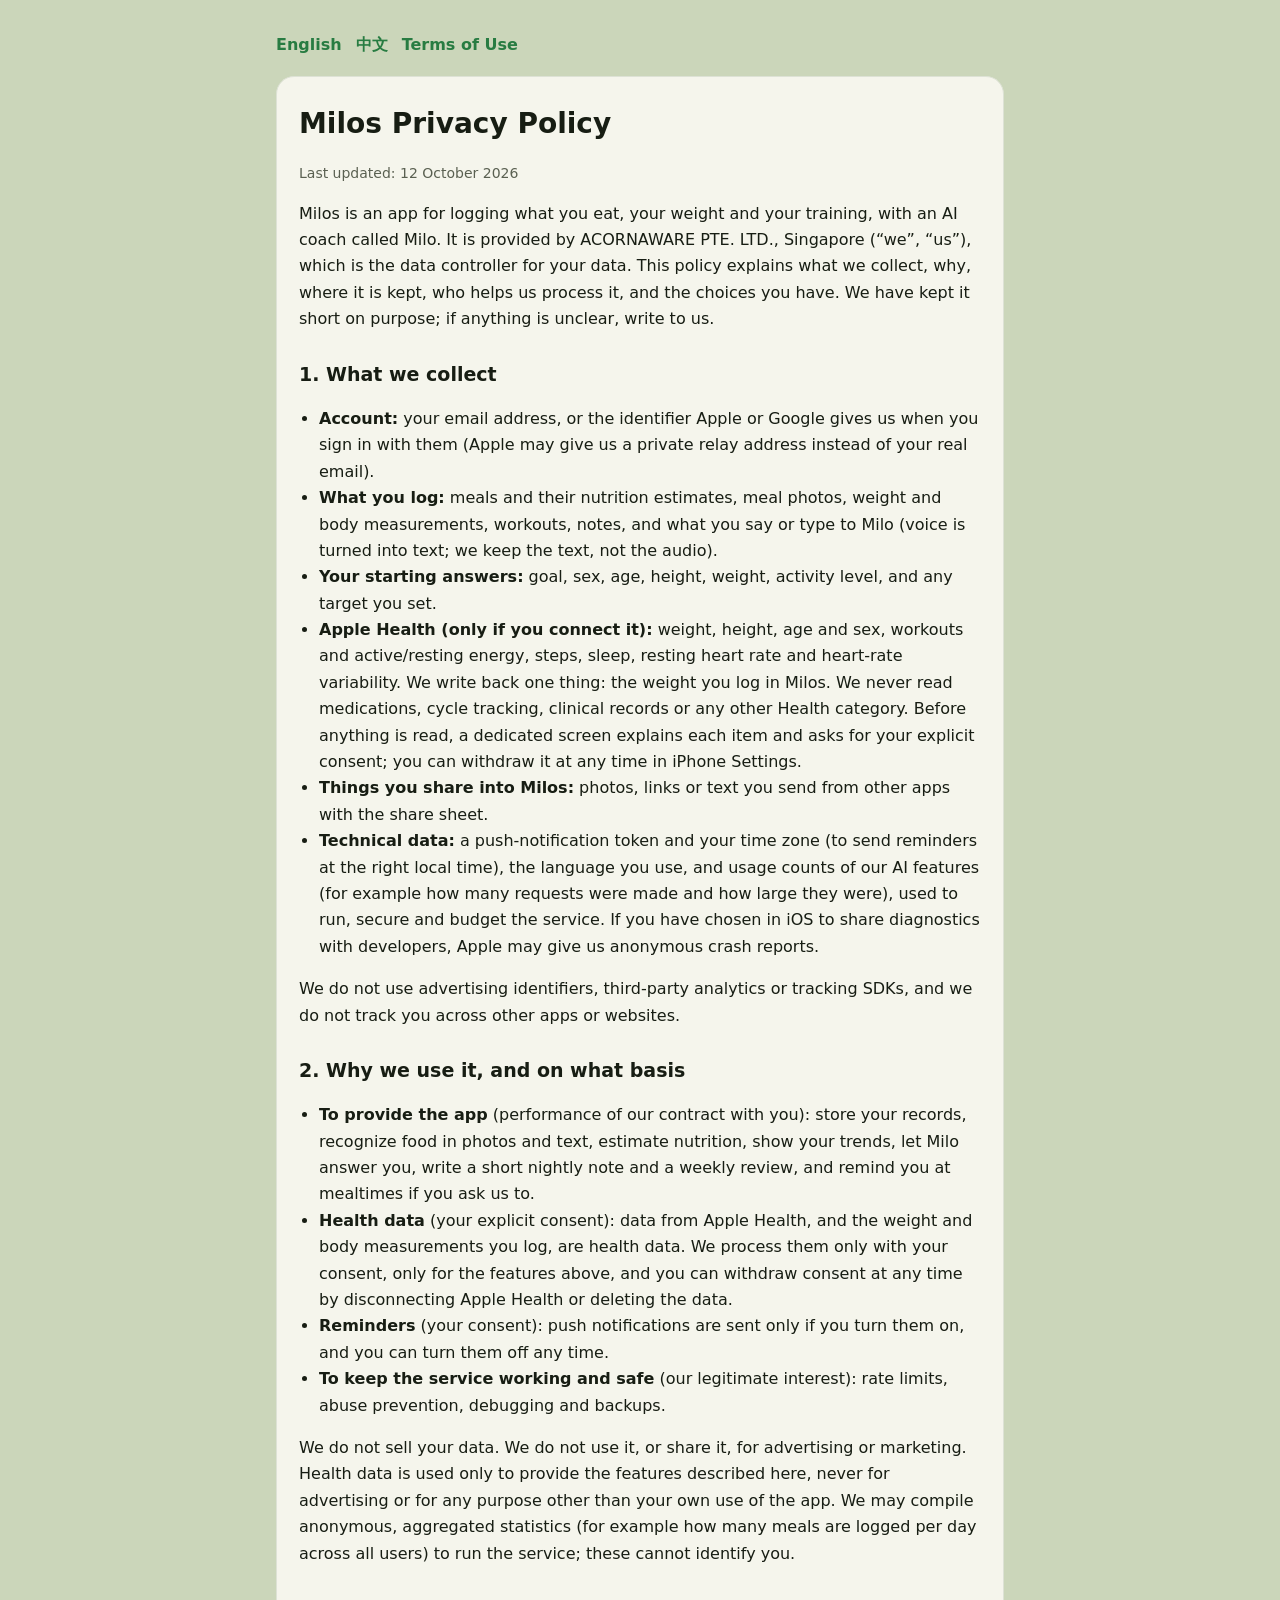
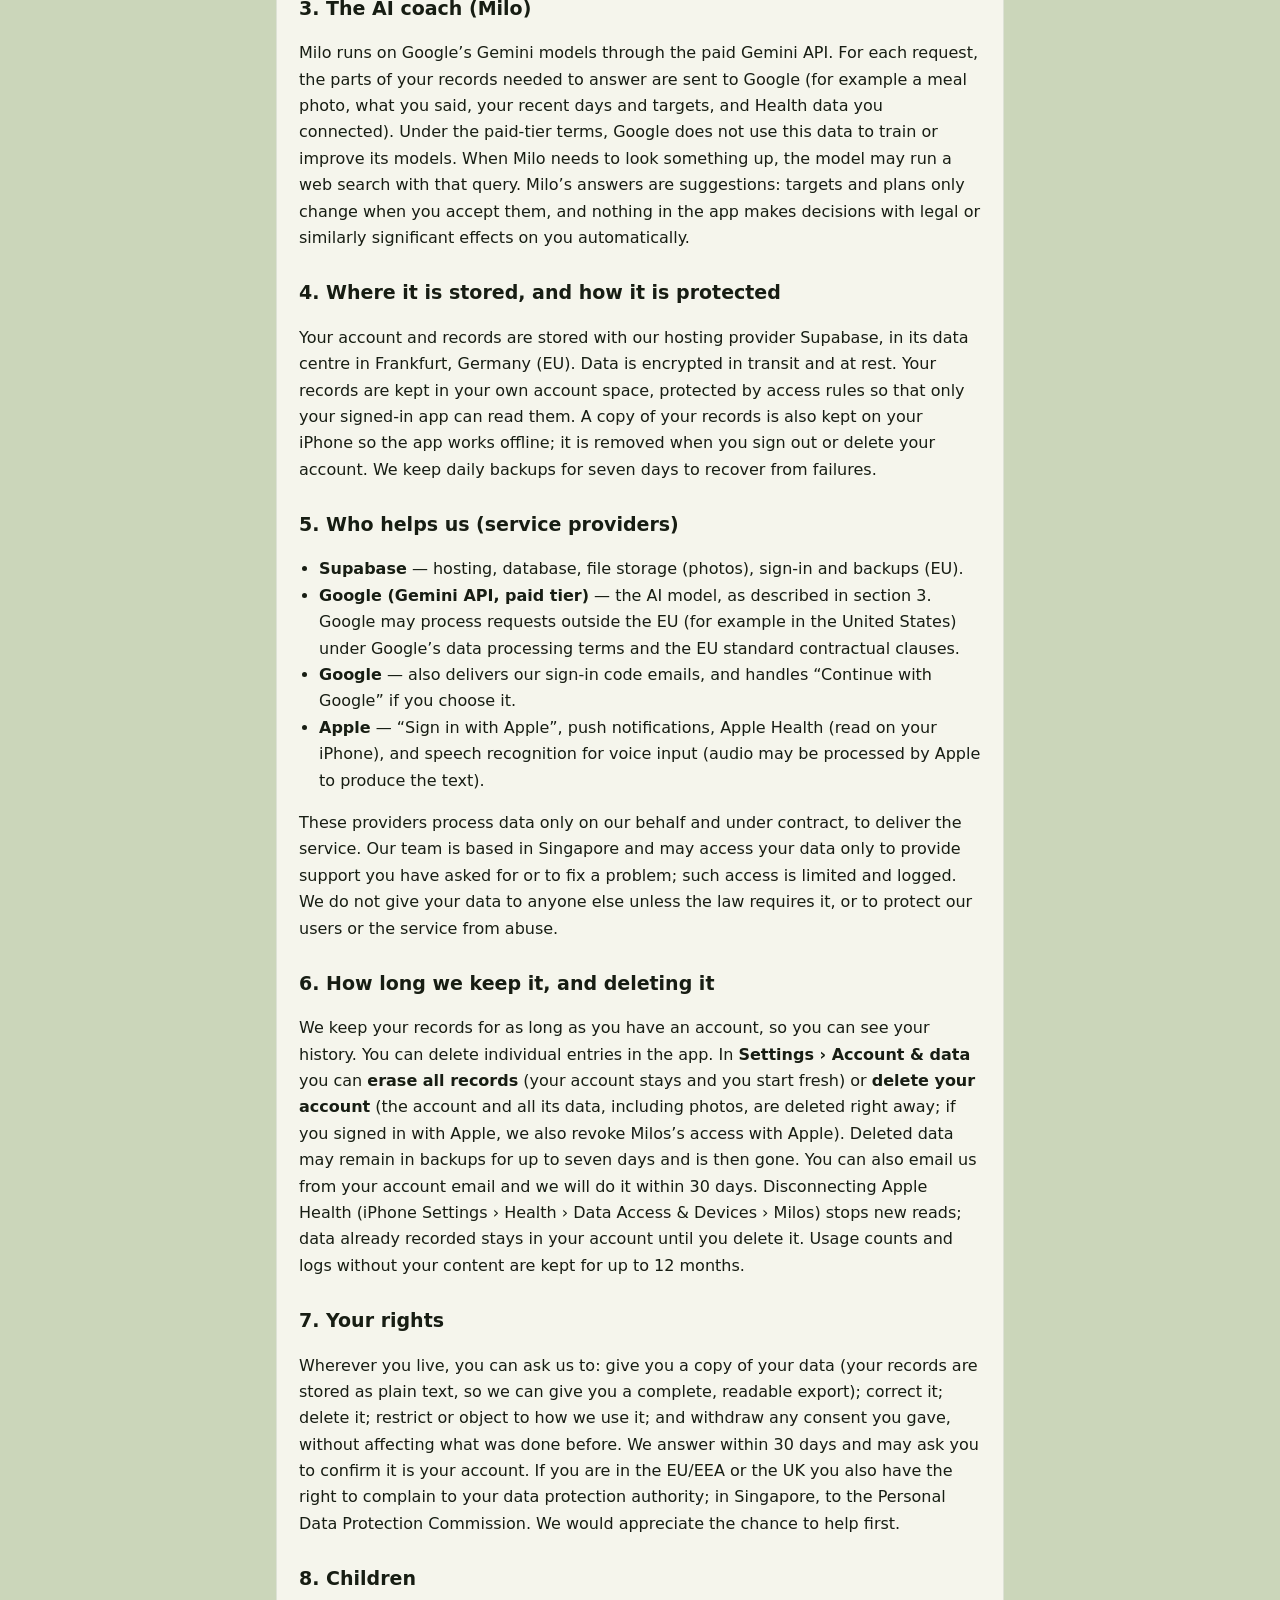
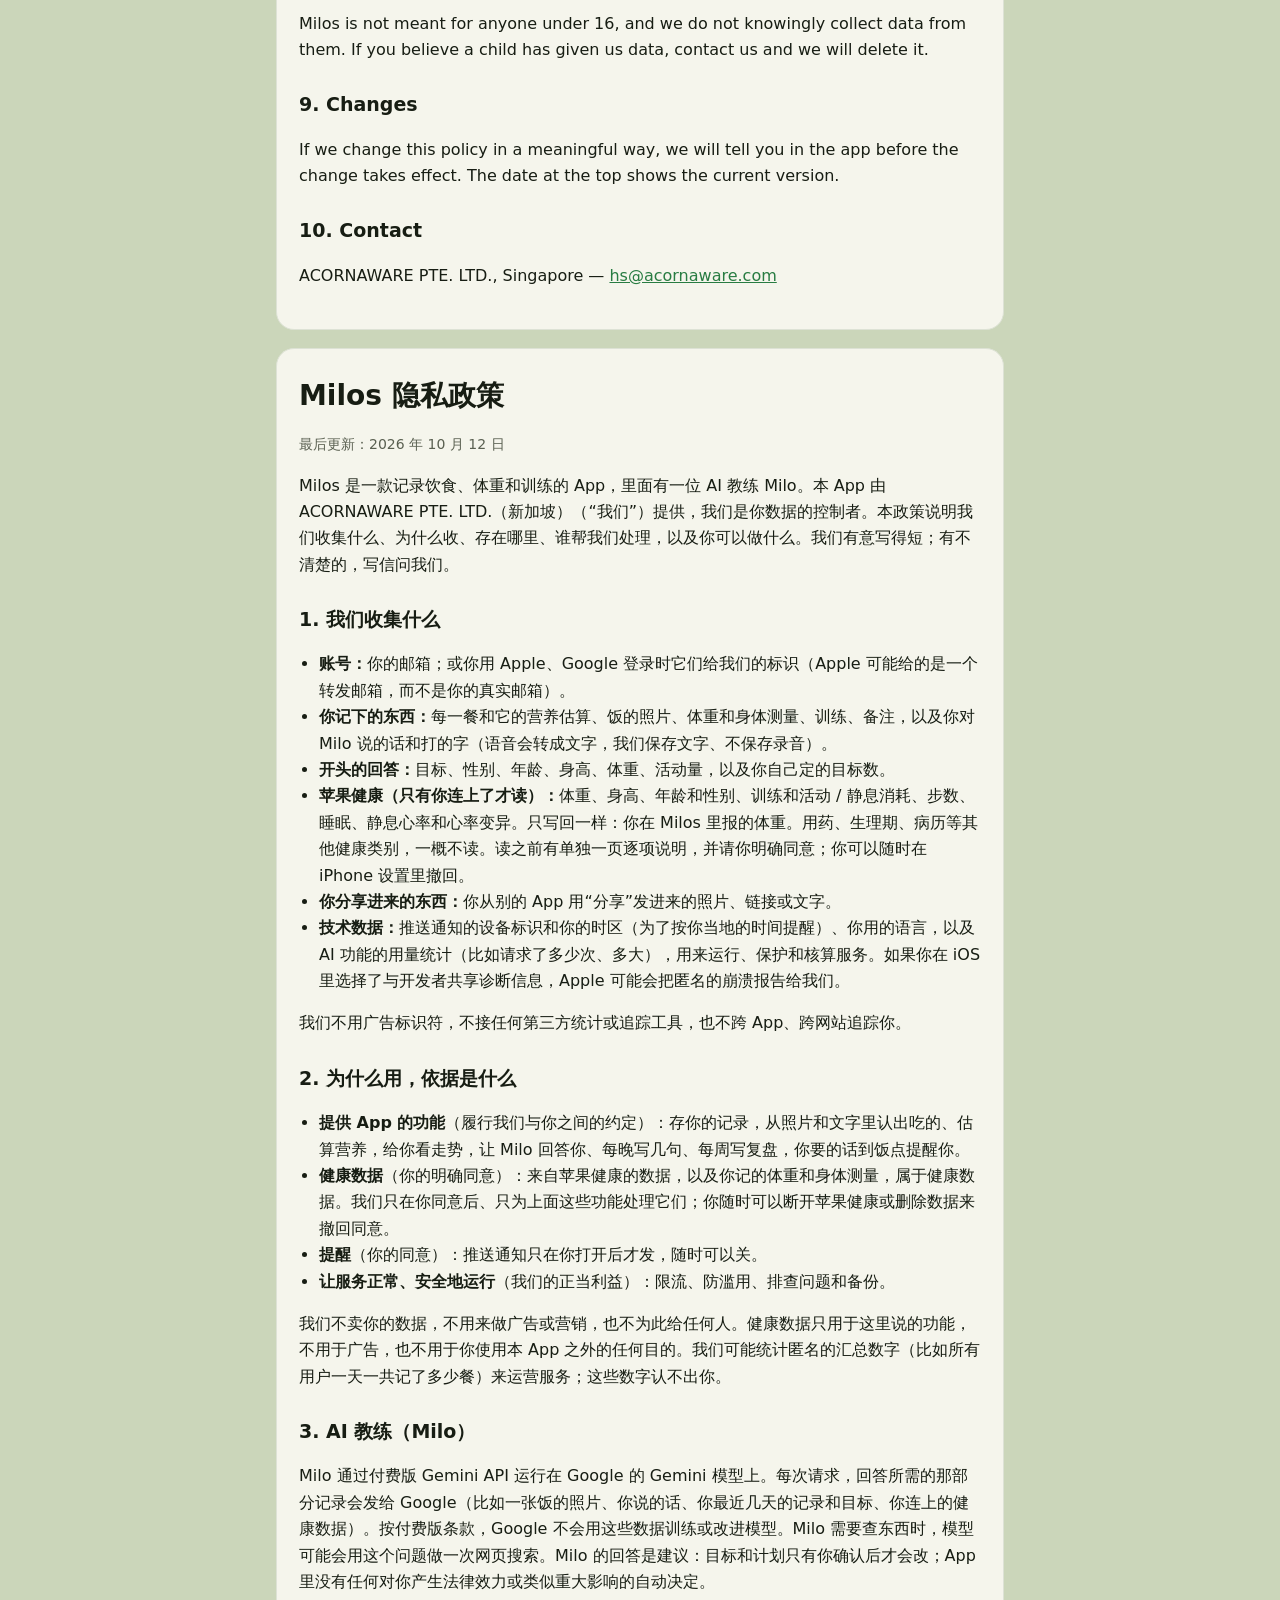
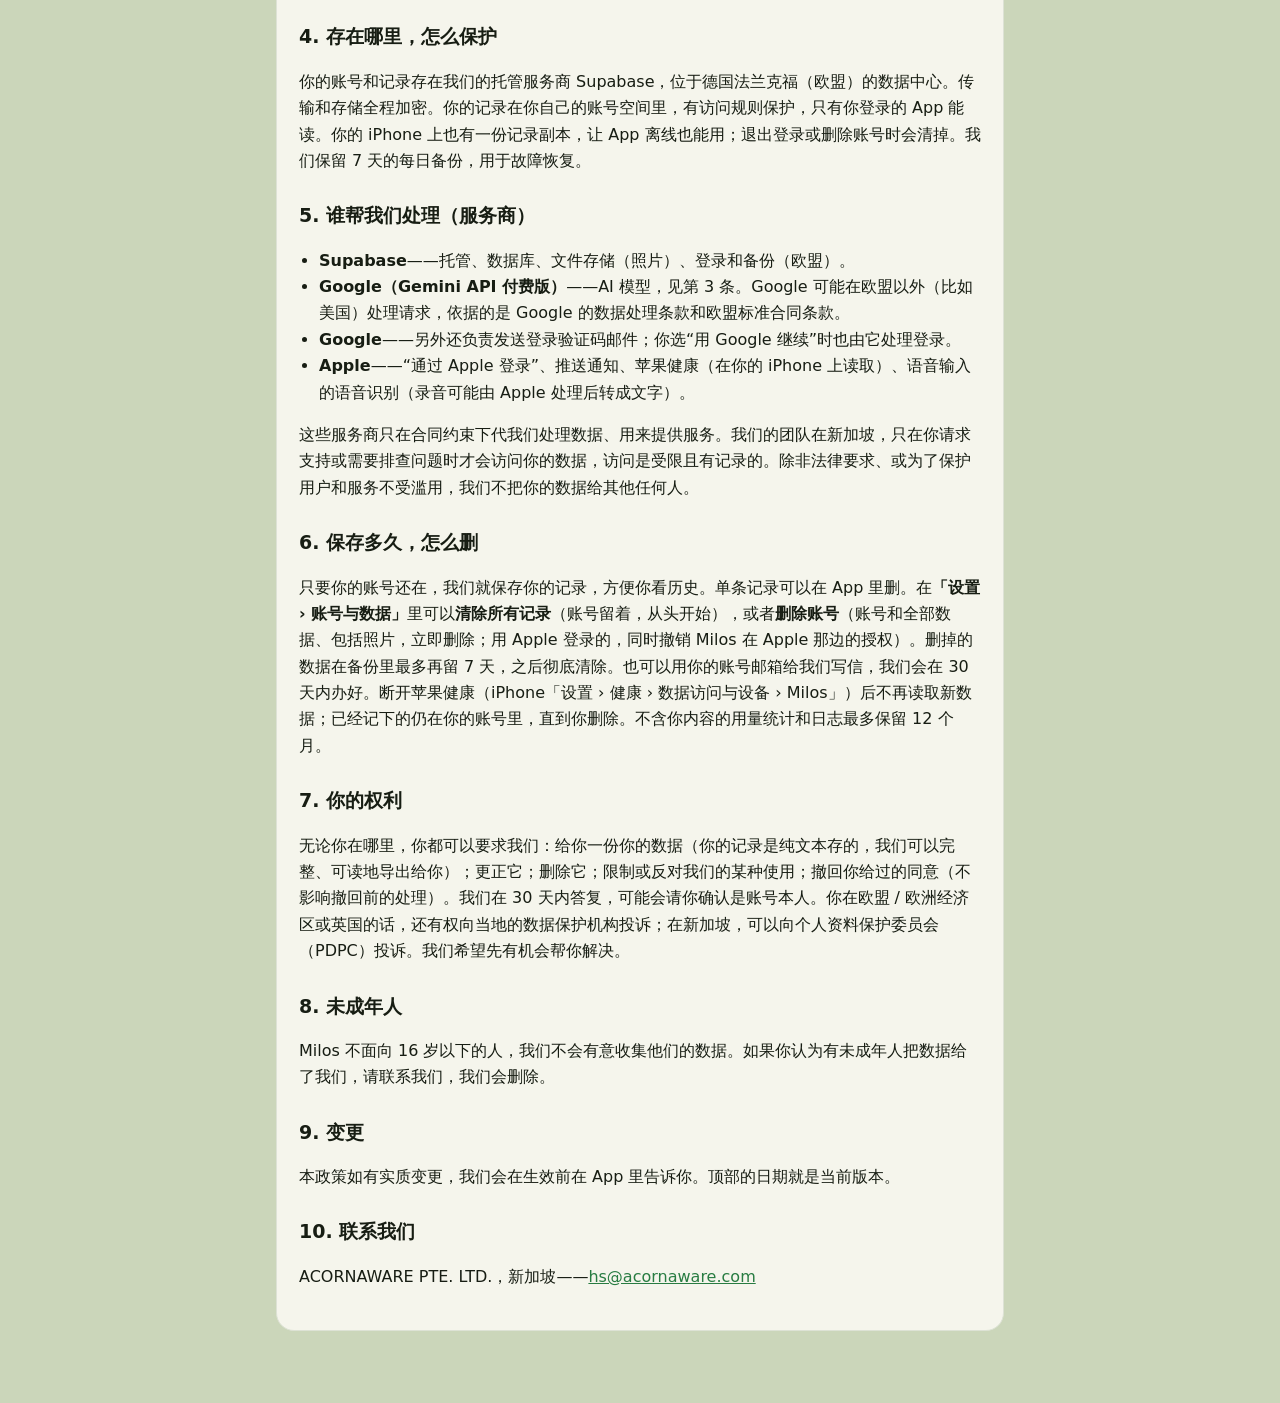
==== commit 38e8724a: "Review against GDPR/PDPA/Apple EULA minimums: legal bases, health-data consent, backups, rights, lia" ====
--- a/privacy.html
+++ b/privacy.html
@@ -3,105 +3,113 @@
 <nav><a href="#en">English</a><a href="#zh">中文</a><a href="terms.html">Terms of Use</a></nav>
 <article id="en">
 <h1>Milos Privacy Policy</h1>
-<p class="muted">Last updated: 1 October 2026</p>
-<p>Milos is an app for logging what you eat, your weight and your training, with an AI coach called Milo. It is provided by ACORNAWARE PTE. LTD. (Singapore) (“we”, “us”). This policy explains what we collect, why, where it is kept, who helps us process it, and the choices you have.</p>
+<p class="muted">Last updated: 12 October 2026</p>
+<p>Milos is an app for logging what you eat, your weight and your training, with an AI coach called Milo. It is provided by ACORNAWARE PTE. LTD., Singapore (“we”, “us”), which is the data controller for your data. This policy explains what we collect, why, where it is kept, who helps us process it, and the choices you have. We have kept it short on purpose; if anything is unclear, write to us.</p>
 
 <h2>1. What we collect</h2>
 <ul>
 <li><b>Account:</b> your email address, or the identifier Apple or Google gives us when you sign in with them (Apple may give us a private relay address instead of your real email).</li>
-<li><b>What you log:</b> meals and their nutrition estimates, meal photos, weight and body measurements, workouts, notes, and what you say or type to Milo (including voice, which is turned into text).</li>
-<li><b>Your starting answers:</b> goal, sex, age (year of birth), height, weight, activity level, and any target you set.</li>
+<li><b>What you log:</b> meals and their nutrition estimates, meal photos, weight and body measurements, workouts, notes, and what you say or type to Milo (voice is turned into text; we keep the text, not the audio).</li>
+<li><b>Your starting answers:</b> goal, sex, age, height, weight, activity level, and any target you set.</li>
 <li><b>Apple Health (only if you connect it):</b> weight, height, age and sex, workouts and active/resting energy, steps, sleep, resting heart rate and heart-rate variability. We write back one thing: the weight you log in Milos. We never read medications, cycle tracking, clinical records or any other Health category. Before anything is read, a dedicated screen explains each item and asks for your explicit consent; you can withdraw it at any time in iPhone Settings.</li>
 <li><b>Things you share into Milos:</b> photos, links or text you send from other apps with the share sheet.</li>
-<li><b>Technical data:</b> a push-notification token and your time zone (to send meal reminders at the right local time), and usage counts of our AI features (for example how many requests were made), used to run and budget the service.</li>
+<li><b>Technical data:</b> a push-notification token and your time zone (to send reminders at the right local time), the language you use, and usage counts of our AI features (for example how many requests were made and how large they were), used to run, secure and budget the service. If you have chosen in iOS to share diagnostics with developers, Apple may give us anonymous crash reports.</li>
 </ul>
 <p>We do not use advertising identifiers, third-party analytics or tracking SDKs, and we do not track you across other apps or websites.</p>
 
-<h2>2. How we use it</h2>
+<h2>2. Why we use it, and on what basis</h2>
 <ul>
-<li>To provide the app: store your records, recognize food in photos and text, estimate nutrition, show your trends, and remind you at mealtimes if you ask us to.</li>
-<li>To let Milo analyze and advise you: Milo reads your records (including Health data you connected) to answer you, write a short nightly note and a weekly review, and calibrate your targets.</li>
-<li>To keep the service working and secure.</li>
+<li><b>To provide the app</b> (performance of our contract with you): store your records, recognize food in photos and text, estimate nutrition, show your trends, let Milo answer you, write a short nightly note and a weekly review, and remind you at mealtimes if you ask us to.</li>
+<li><b>Health data</b> (your explicit consent): data from Apple Health, and the weight and body measurements you log, are health data. We process them only with your consent, only for the features above, and you can withdraw consent at any time by disconnecting Apple Health or deleting the data.</li>
+<li><b>Reminders</b> (your consent): push notifications are sent only if you turn them on, and you can turn them off any time.</li>
+<li><b>To keep the service working and safe</b> (our legitimate interest): rate limits, abuse prevention, debugging and backups.</li>
 </ul>
-<p>We do not sell your data. We do not use it, or share it, for advertising or marketing. Health data from Apple Health is used only to provide the features described above.</p>
+<p>We do not sell your data. We do not use it, or share it, for advertising or marketing. Health data is used only to provide the features described here, never for advertising or for any purpose other than your own use of the app. We may compile anonymous, aggregated statistics (for example how many meals are logged per day across all users) to run the service; these cannot identify you.</p>
 
-<h2>3. Where it is stored</h2>
-<p>Your account and records are stored with our hosting provider Supabase, in its data centre in Frankfurt, Germany (EU). Your records are kept in your own account space and are protected so that only you can access them through the app. Data is encrypted in transit.</p>
+<h2>3. The AI coach (Milo)</h2>
+<p>Milo runs on Google’s Gemini models through the paid Gemini API. For each request, the parts of your records needed to answer are sent to Google (for example a meal photo, what you said, your recent days and targets, and Health data you connected). Under the paid-tier terms, Google does not use this data to train or improve its models. When Milo needs to look something up, the model may run a web search with that query. Milo’s answers are suggestions: targets and plans only change when you accept them, and nothing in the app makes decisions with legal or similarly significant effects on you automatically.</p>
 
-<h2>4. Who helps us (service providers)</h2>
+<h2>4. Where it is stored, and how it is protected</h2>
+<p>Your account and records are stored with our hosting provider Supabase, in its data centre in Frankfurt, Germany (EU). Data is encrypted in transit and at rest. Your records are kept in your own account space, protected by access rules so that only your signed-in app can read them. A copy of your records is also kept on your iPhone so the app works offline; it is removed when you sign out or delete your account. We keep daily backups for seven days to recover from failures.</p>
+
+<h2>5. Who helps us (service providers)</h2>
 <ul>
-<li><b>Supabase</b> — hosting, database, file storage (photos) and sign-in.</li>
-<li><b>Google (Gemini API, paid tier)</b> — the AI model Milo runs on. The parts of your records needed for a request (for example a meal photo, what you said, recent days) are sent to it to produce an answer. Under the paid-tier terms, Google does not use this data to train or improve its models. Google may process it outside the EU (for example in the United States), under Google’s data processing terms and standard contractual clauses. When Milo needs to look something up (for example a restaurant’s dish), the model may run a web search with that query.</li>
+<li><b>Supabase</b> — hosting, database, file storage (photos), sign-in and backups (EU).</li>
+<li><b>Google (Gemini API, paid tier)</b> — the AI model, as described in section 3. Google may process requests outside the EU (for example in the United States) under Google’s data processing terms and the EU standard contractual clauses.</li>
 <li><b>Google</b> — also delivers our sign-in code emails, and handles “Continue with Google” if you choose it.</li>
-<li><b>Apple</b> — “Sign in with Apple”, push notifications, Apple Health (read on your iPhone), and speech recognition for voice input.</li>
+<li><b>Apple</b> — “Sign in with Apple”, push notifications, Apple Health (read on your iPhone), and speech recognition for voice input (audio may be processed by Apple to produce the text).</li>
 </ul>
-<p>These providers process data only on our behalf, to deliver the service. We do not give your data to anyone else unless the law requires it.</p>
+<p>These providers process data only on our behalf and under contract, to deliver the service. Our team is based in Singapore and may access your data only to provide support you have asked for or to fix a problem; such access is limited and logged. We do not give your data to anyone else unless the law requires it, or to protect our users or the service from abuse.</p>
 
-<h2>5. How long we keep it, and deleting it</h2>
-<p>We keep your records for as long as you have an account, so you can see your history. You can delete individual entries in the app. In Settings › Account &amp; data you can <b>erase all records</b> (your account stays and you start fresh) or <b>delete your account</b> (the account and all its data, including photos, are deleted right away; if you signed in with Apple, we also revoke Milos’s access with Apple). You can also email us at <a href="mailto:ypointky@gmail.com">ypointky@gmail.com</a> from your account email and we will do it within 30 days. Disconnecting Apple Health (iPhone Settings › Health › Data Access &amp; Devices › Milos) stops new reads; data already recorded stays in your account until you delete it.</p>
+<h2>6. How long we keep it, and deleting it</h2>
+<p>We keep your records for as long as you have an account, so you can see your history. You can delete individual entries in the app. In <b>Settings › Account &amp; data</b> you can <b>erase all records</b> (your account stays and you start fresh) or <b>delete your account</b> (the account and all its data, including photos, are deleted right away; if you signed in with Apple, we also revoke Milos’s access with Apple). Deleted data may remain in backups for up to seven days and is then gone. You can also email us from your account email and we will do it within 30 days. Disconnecting Apple Health (iPhone Settings › Health › Data Access &amp; Devices › Milos) stops new reads; data already recorded stays in your account until you delete it. Usage counts and logs without your content are kept for up to 12 months.</p>
 
-<h2>6. Your rights</h2>
-<p>You can ask us for a copy of your data, to correct it, or to delete it. Your records are stored as plain text, so we can give you a complete export. Depending on where you live (for example under the GDPR or Singapore’s PDPA) you may have further rights; contact us and we will help.</p>
+<h2>7. Your rights</h2>
+<p>Wherever you live, you can ask us to: give you a copy of your data (your records are stored as plain text, so we can give you a complete, readable export); correct it; delete it; restrict or object to how we use it; and withdraw any consent you gave, without affecting what was done before. We answer within 30 days and may ask you to confirm it is your account. If you are in the EU/EEA or the UK you also have the right to complain to your data protection authority; in Singapore, to the Personal Data Protection Commission. We would appreciate the chance to help first.</p>
 
-<h2>7. Children</h2>
-<p>Milos is not meant for anyone under 16, and we do not knowingly collect data from them.</p>
+<h2>8. Children</h2>
+<p>Milos is not meant for anyone under 16, and we do not knowingly collect data from them. If you believe a child has given us data, contact us and we will delete it.</p>
 
-<h2>8. Changes</h2>
-<p>If we change this policy in a meaningful way, we will tell you in the app before the change takes effect.</p>
+<h2>9. Changes</h2>
+<p>If we change this policy in a meaningful way, we will tell you in the app before the change takes effect. The date at the top shows the current version.</p>
 
-<h2>9. Contact</h2>
-<p>ACORNAWARE PTE. LTD., Singapore — <a href="mailto:ypointky@gmail.com">ypointky@gmail.com</a></p>
+<h2>10. Contact</h2>
+<p>ACORNAWARE PTE. LTD., Singapore — <a href="mailto:hs@acornaware.com">hs@acornaware.com</a></p>
 </article>
 
-<article id="zh" lang="zh-Hans">
+<article id="zh" lang="zh">
 <h1>Milos 隐私政策</h1>
-<p class="muted">最后更新：2026 年 10 月 1 日</p>
-<p>Milos 是一款记录饮食、体重和训练的 App，里面有一位 AI 教练 Milo。本 App 由 ACORNAWARE PTE. LTD.（新加坡）（“我们”）提供。本政策说明我们收集什么、为什么收、存在哪里、谁帮我们处理，以及你可以做什么。</p>
+<p class="muted">最后更新：2026 年 10 月 12 日</p>
+<p>Milos 是一款记录饮食、体重和训练的 App，里面有一位 AI 教练 Milo。本 App 由 ACORNAWARE PTE. LTD.（新加坡）（“我们”）提供，我们是你数据的控制者。本政策说明我们收集什么、为什么收、存在哪里、谁帮我们处理，以及你可以做什么。我们有意写得短；有不清楚的，写信问我们。</p>
 
 <h2>1. 我们收集什么</h2>
 <ul>
 <li><b>账号：</b>你的邮箱；或你用 Apple、Google 登录时它们给我们的标识（Apple 可能给的是一个转发邮箱，而不是你的真实邮箱）。</li>
-<li><b>你记下的东西：</b>每一餐和它的营养估算、饭的照片、体重和身体测量、训练、备注，以及你对 Milo 说的话和打的字（语音会转成文字）。</li>
-<li><b>开头的回答：</b>目标、性别、年龄（出生年）、身高、体重、活动量，以及你自己定的目标数。</li>
+<li><b>你记下的东西：</b>每一餐和它的营养估算、饭的照片、体重和身体测量、训练、备注，以及你对 Milo 说的话和打的字（语音会转成文字，我们保存文字、不保存录音）。</li>
+<li><b>开头的回答：</b>目标、性别、年龄、身高、体重、活动量，以及你自己定的目标数。</li>
 <li><b>苹果健康（只有你连上了才读）：</b>体重、身高、年龄和性别、训练和活动 / 静息消耗、步数、睡眠、静息心率和心率变异。只写回一样：你在 Milos 里报的体重。用药、生理期、病历等其他健康类别，一概不读。读之前有单独一页逐项说明，并请你明确同意；你可以随时在 iPhone 设置里撤回。</li>
 <li><b>你分享进来的东西：</b>你从别的 App 用“分享”发进来的照片、链接或文字。</li>
-<li><b>技术数据：</b>推送通知的设备标识和你的时区（为了按你当地的饭点提醒），以及 AI 功能的用量统计（比如请求了多少次），用来运行和核算服务。</li>
+<li><b>技术数据：</b>推送通知的设备标识和你的时区（为了按你当地的时间提醒）、你用的语言，以及 AI 功能的用量统计（比如请求了多少次、多大），用来运行、保护和核算服务。如果你在 iOS 里选择了与开发者共享诊断信息，Apple 可能会把匿名的崩溃报告给我们。</li>
 </ul>
 <p>我们不用广告标识符，不接任何第三方统计或追踪工具，也不跨 App、跨网站追踪你。</p>
 
-<h2>2. 怎么用</h2>
+<h2>2. 为什么用，依据是什么</h2>
 <ul>
-<li>提供 App 的功能：存你的记录，从照片和文字里认出吃的、估算营养，给你看走势，你要的话到饭点提醒你。</li>
-<li>让 Milo 给你分析和建议：Milo 会读你的记录（包括你连上的健康数据）来回答你、每晚写几句、每周写复盘、校准你的目标。</li>
-<li>让服务正常、安全地运行。</li>
+<li><b>提供 App 的功能</b>（履行我们与你之间的约定）：存你的记录，从照片和文字里认出吃的、估算营养，给你看走势，让 Milo 回答你、每晚写几句、每周写复盘，你要的话到饭点提醒你。</li>
+<li><b>健康数据</b>（你的明确同意）：来自苹果健康的数据，以及你记的体重和身体测量，属于健康数据。我们只在你同意后、只为上面这些功能处理它们；你随时可以断开苹果健康或删除数据来撤回同意。</li>
+<li><b>提醒</b>（你的同意）：推送通知只在你打开后才发，随时可以关。</li>
+<li><b>让服务正常、安全地运行</b>（我们的正当利益）：限流、防滥用、排查问题和备份。</li>
 </ul>
-<p>我们不卖你的数据，不用来做广告或营销，也不为此给任何人。苹果健康的数据只用于上面说的这些功能。</p>
+<p>我们不卖你的数据，不用来做广告或营销，也不为此给任何人。健康数据只用于这里说的功能，不用于广告，也不用于你使用本 App 之外的任何目的。我们可能统计匿名的汇总数字（比如所有用户一天一共记了多少餐）来运营服务；这些数字认不出你。</p>
 
-<h2>3. 存在哪里</h2>
-<p>你的账号和记录存在我们的托管服务商 Supabase，位于德国法兰克福（欧盟）的数据中心。你的记录在你自己的账号空间里，只有你能通过 App 访问。传输全程加密。</p>
+<h2>3. AI 教练（Milo）</h2>
+<p>Milo 通过付费版 Gemini API 运行在 Google 的 Gemini 模型上。每次请求，回答所需的那部分记录会发给 Google（比如一张饭的照片、你说的话、你最近几天的记录和目标、你连上的健康数据）。按付费版条款，Google 不会用这些数据训练或改进模型。Milo 需要查东西时，模型可能会用这个问题做一次网页搜索。Milo 的回答是建议：目标和计划只有你确认后才会改；App 里没有任何对你产生法律效力或类似重大影响的自动决定。</p>
 
-<h2>4. 谁帮我们处理（服务商）</h2>
+<h2>4. 存在哪里，怎么保护</h2>
+<p>你的账号和记录存在我们的托管服务商 Supabase，位于德国法兰克福（欧盟）的数据中心。传输和存储全程加密。你的记录在你自己的账号空间里，有访问规则保护，只有你登录的 App 能读。你的 iPhone 上也有一份记录副本，让 App 离线也能用；退出登录或删除账号时会清掉。我们保留 7 天的每日备份，用于故障恢复。</p>
+
+<h2>5. 谁帮我们处理（服务商）</h2>
 <ul>
-<li><b>Supabase</b>——托管、数据库、文件存储（照片）和登录。</li>
-<li><b>Google（Gemini API 付费版）</b>——Milo 用的 AI 模型。一次请求需要的那部分记录（比如一张饭的照片、你说的话、最近几天）会发给它来得出回答。按付费版条款，Google 不会用这些数据训练或改进模型。Google 可能在欧盟以外（比如美国）处理这些数据，依据的是 Google 的数据处理条款和标准合同条款。Milo 需要查东西时（比如某家店的一道菜），模型可能会用这个问题做一次网页搜索。</li>
+<li><b>Supabase</b>——托管、数据库、文件存储（照片）、登录和备份（欧盟）。</li>
+<li><b>Google（Gemini API 付费版）</b>——AI 模型，见第 3 条。Google 可能在欧盟以外（比如美国）处理请求，依据的是 Google 的数据处理条款和欧盟标准合同条款。</li>
 <li><b>Google</b>——另外还负责发送登录验证码邮件；你选“用 Google 继续”时也由它处理登录。</li>
-<li><b>Apple</b>——“通过 Apple 登录”、推送通知、苹果健康（在你的 iPhone 上读取）、语音输入的语音识别。</li>
+<li><b>Apple</b>——“通过 Apple 登录”、推送通知、苹果健康（在你的 iPhone 上读取）、语音输入的语音识别（录音可能由 Apple 处理后转成文字）。</li>
 </ul>
-<p>这些服务商只代我们处理数据、用来提供服务。除非法律要求，我们不把你的数据给其他任何人。</p>
+<p>这些服务商只在合同约束下代我们处理数据、用来提供服务。我们的团队在新加坡，只在你请求支持或需要排查问题时才会访问你的数据，访问是受限且有记录的。除非法律要求、或为了保护用户和服务不受滥用，我们不把你的数据给其他任何人。</p>
 
-<h2>5. 保存多久，怎么删</h2>
-<p>只要你的账号还在，我们就保存你的记录，方便你看历史。单条记录可以在 App 里删。在「设置 › 账号与数据」里可以<b>清除所有记录</b>（账号留着，从头开始），或者<b>删除账号</b>（账号和全部数据、包括照片，立即删除；用 Apple 登录的，同时撤销 Milos 在 Apple 那边的授权）。也可以用你的账号邮箱发邮件到 <a href="mailto:ypointky@gmail.com">ypointky@gmail.com</a>，我们会在 30 天内办好。断开苹果健康（iPhone「设置 › 健康 › 数据访问与设备 › Milos」）后不再读取新数据；已经记下的仍在你的账号里，直到你删除。</p>
+<h2>6. 保存多久，怎么删</h2>
+<p>只要你的账号还在，我们就保存你的记录，方便你看历史。单条记录可以在 App 里删。在<b>「设置 › 账号与数据」</b>里可以<b>清除所有记录</b>（账号留着，从头开始），或者<b>删除账号</b>（账号和全部数据、包括照片，立即删除；用 Apple 登录的，同时撤销 Milos 在 Apple 那边的授权）。删掉的数据在备份里最多再留 7 天，之后彻底清除。也可以用你的账号邮箱给我们写信，我们会在 30 天内办好。断开苹果健康（iPhone「设置 › 健康 › 数据访问与设备 › Milos」）后不再读取新数据；已经记下的仍在你的账号里，直到你删除。不含你内容的用量统计和日志最多保留 12 个月。</p>
 
-<h2>6. 你的权利</h2>
-<p>你可以要我们给你一份你的数据、更正或删除它。你的记录是纯文本存的，我们可以完整导出给你。视你所在的地区（比如欧盟 GDPR、新加坡 PDPA），你可能还有更多权利；联系我们，我们会帮你。</p>
+<h2>7. 你的权利</h2>
+<p>无论你在哪里，你都可以要求我们：给你一份你的数据（你的记录是纯文本存的，我们可以完整、可读地导出给你）；更正它；删除它；限制或反对我们的某种使用；撤回你给过的同意（不影响撤回前的处理）。我们在 30 天内答复，可能会请你确认是账号本人。你在欧盟 / 欧洲经济区或英国的话，还有权向当地的数据保护机构投诉；在新加坡，可以向个人资料保护委员会（PDPC）投诉。我们希望先有机会帮你解决。</p>
 
-<h2>7. 未成年人</h2>
-<p>Milos 不面向 16 岁以下的人，我们不会有意收集他们的数据。</p>
+<h2>8. 未成年人</h2>
+<p>Milos 不面向 16 岁以下的人，我们不会有意收集他们的数据。如果你认为有未成年人把数据给了我们，请联系我们，我们会删除。</p>
 
-<h2>8. 变更</h2>
-<p>本政策如有实质变更，我们会在生效前在 App 里告诉你。</p>
+<h2>9. 变更</h2>
+<p>本政策如有实质变更，我们会在生效前在 App 里告诉你。顶部的日期就是当前版本。</p>
 
-<h2>9. 联系我们</h2>
-<p>ACORNAWARE PTE. LTD.，新加坡——<a href="mailto:ypointky@gmail.com">ypointky@gmail.com</a></p>
+<h2>10. 联系我们</h2>
+<p>ACORNAWARE PTE. LTD.，新加坡——<a href="mailto:hs@acornaware.com">hs@acornaware.com</a></p>
 </article>
 </main></body></html>
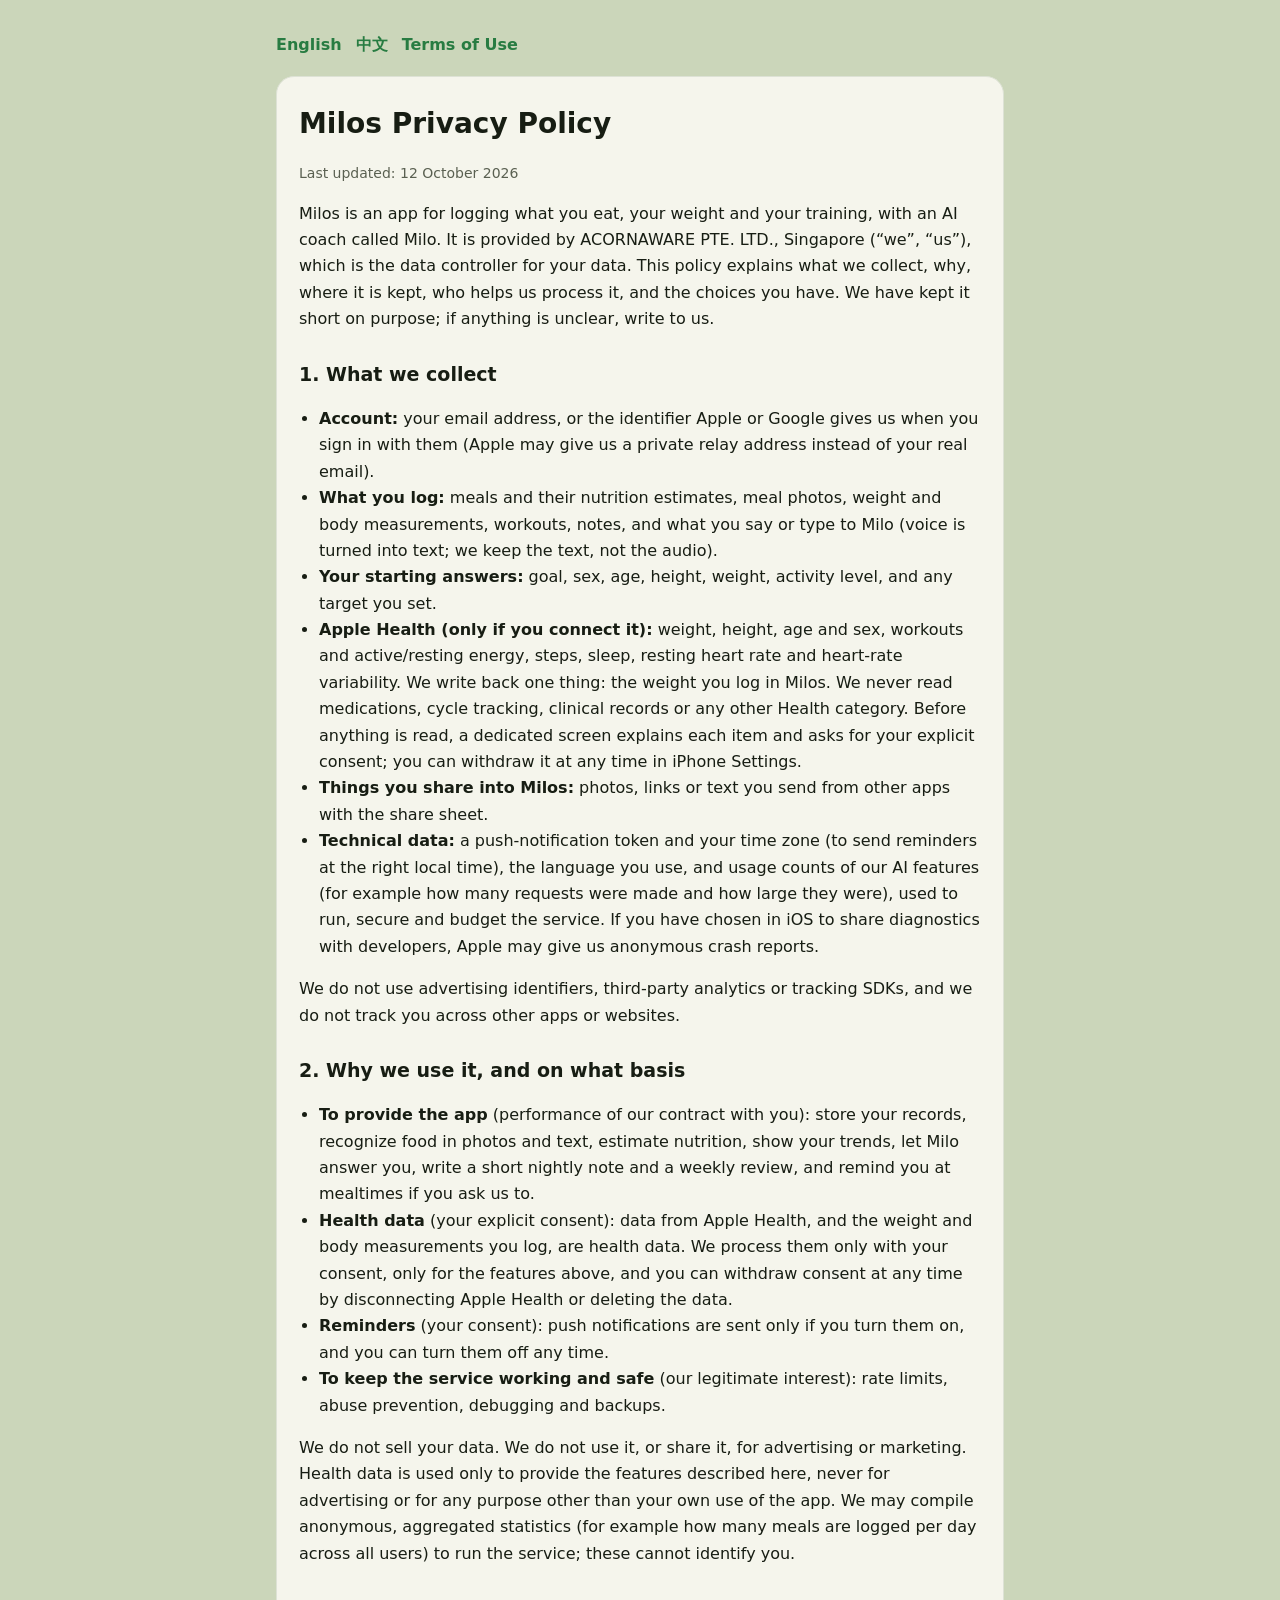
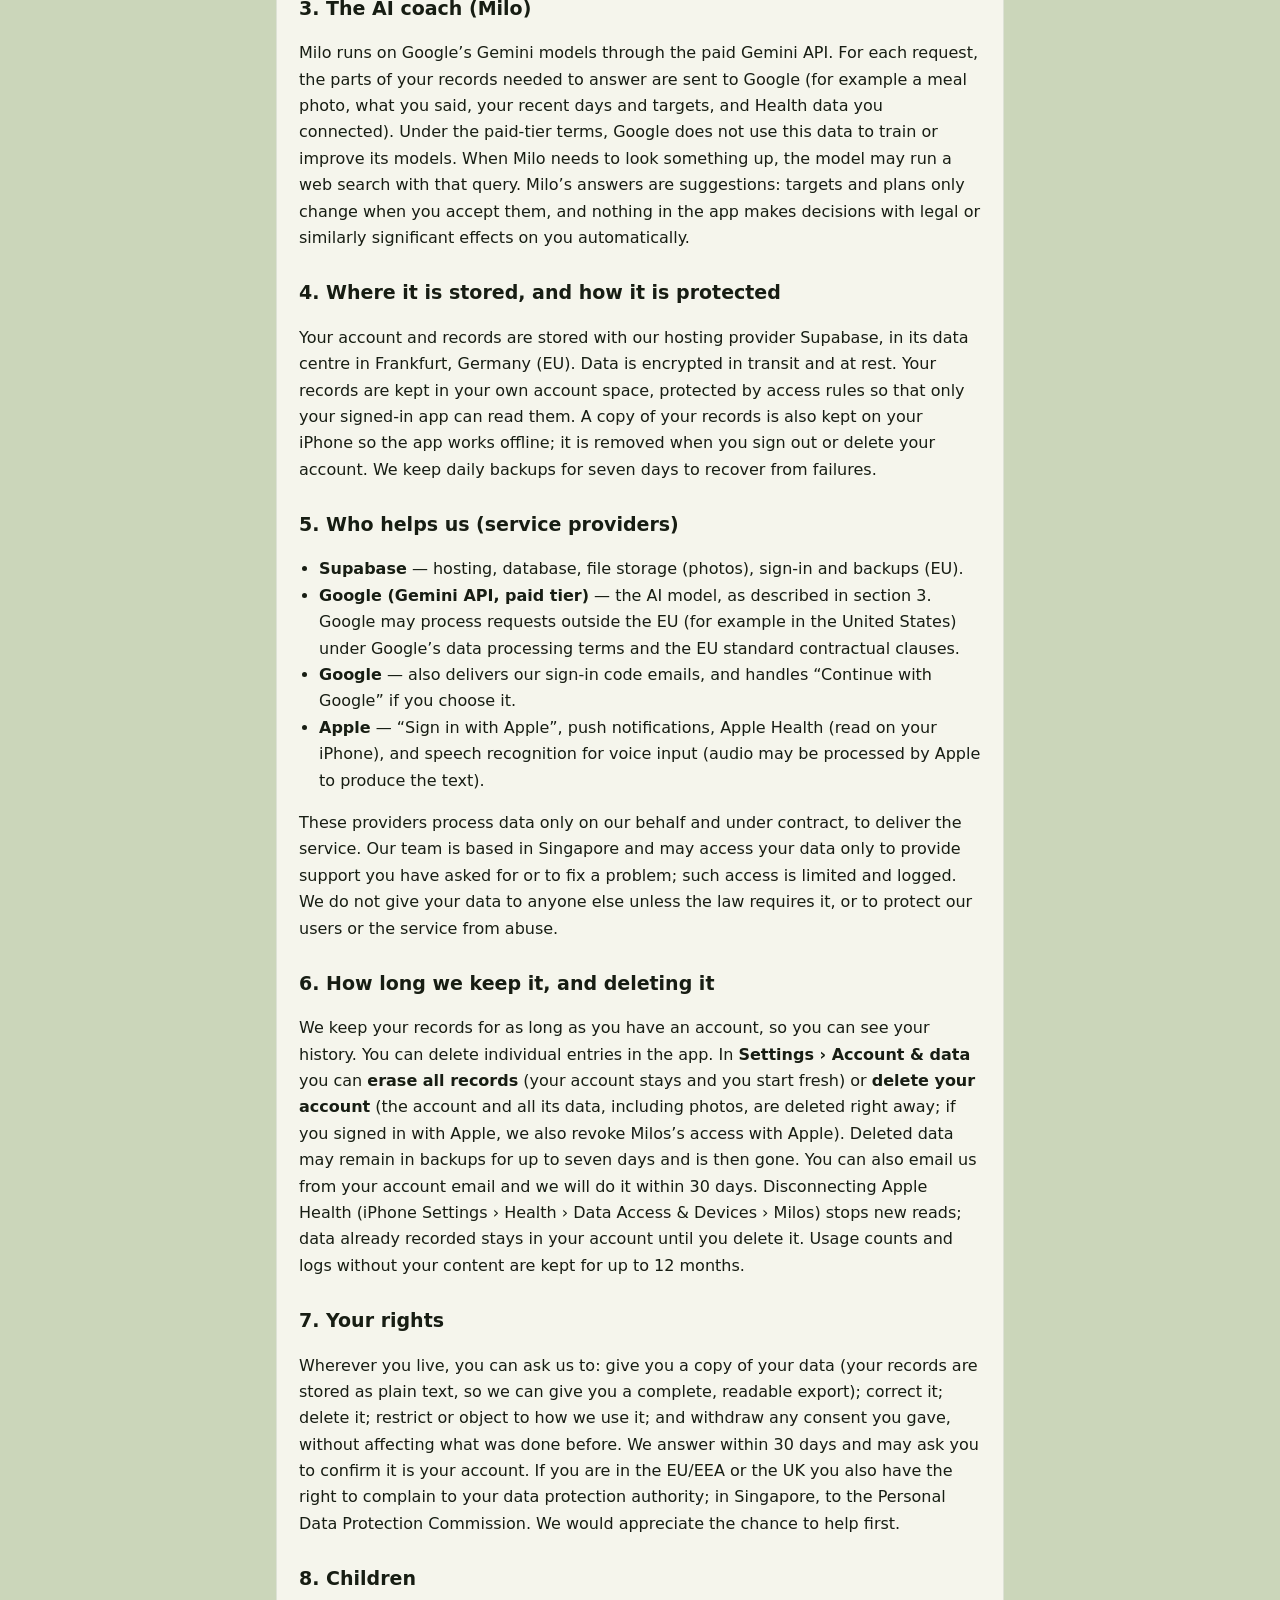
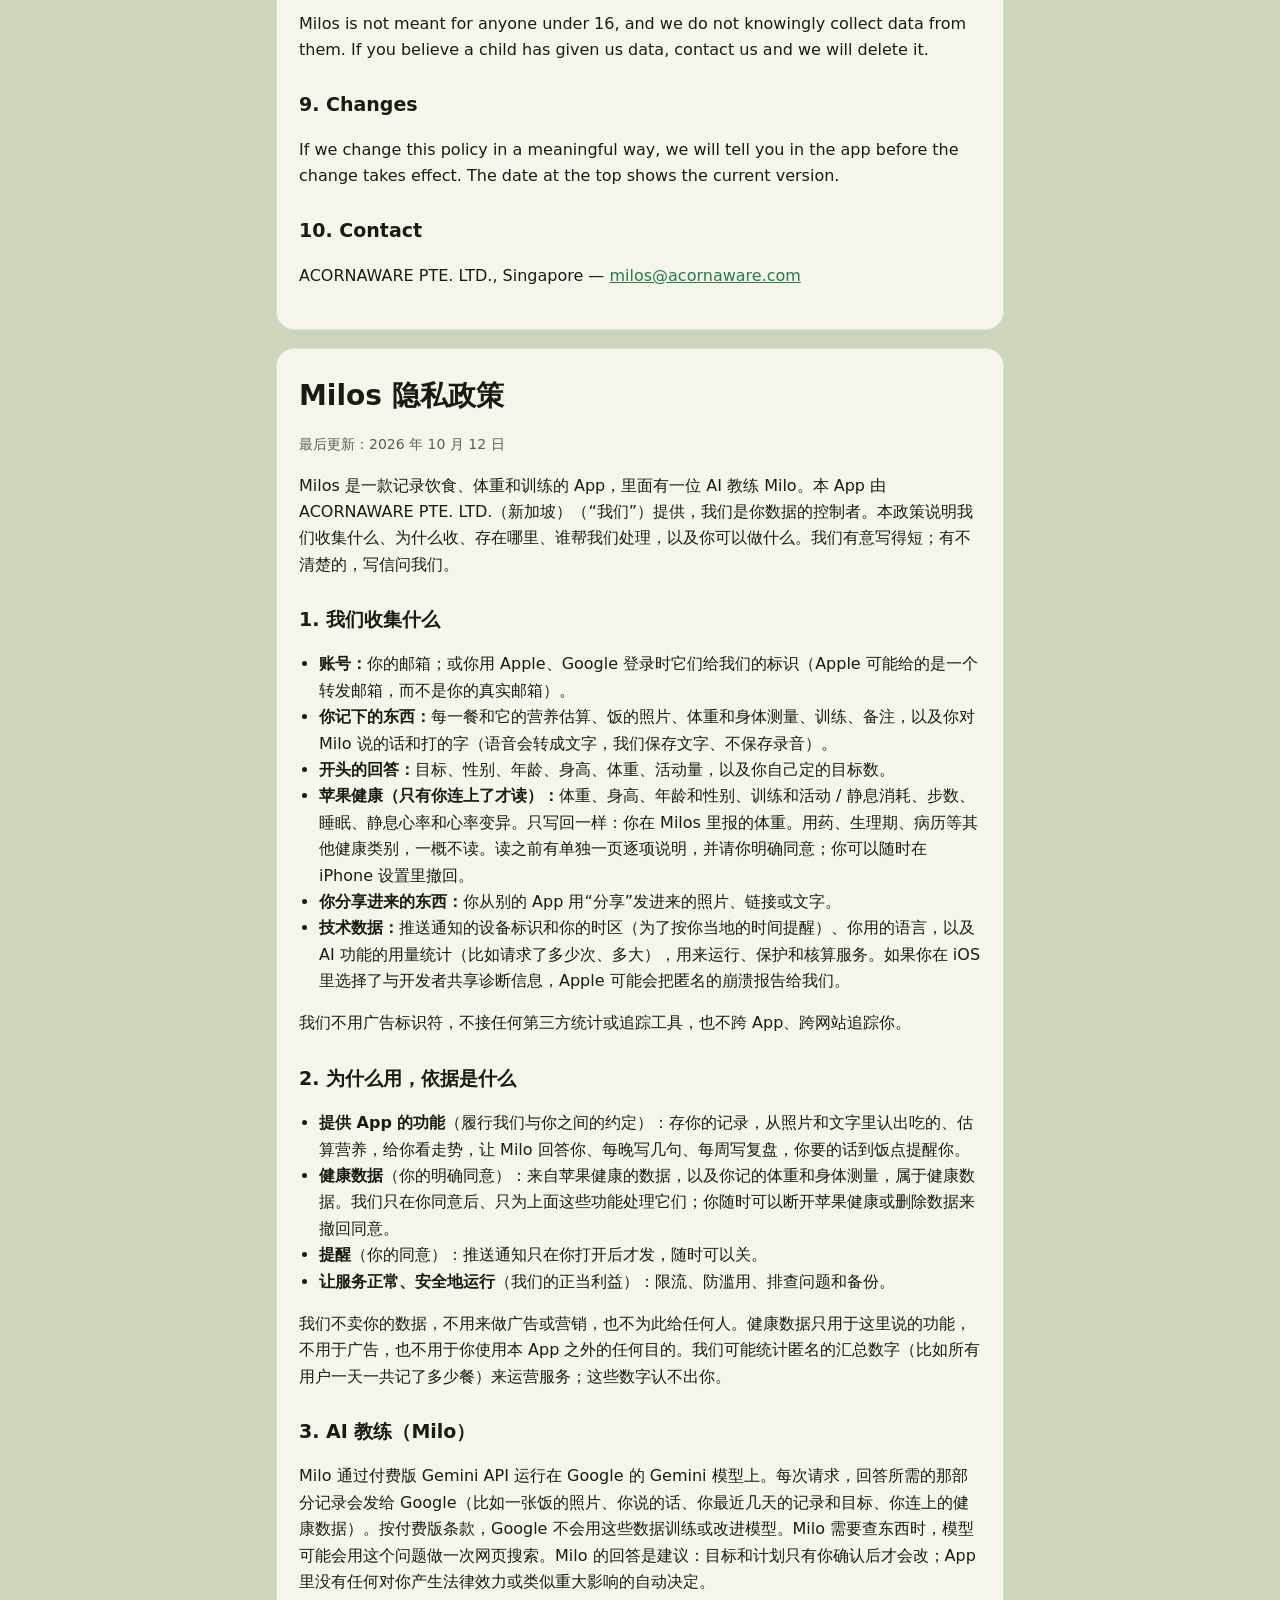
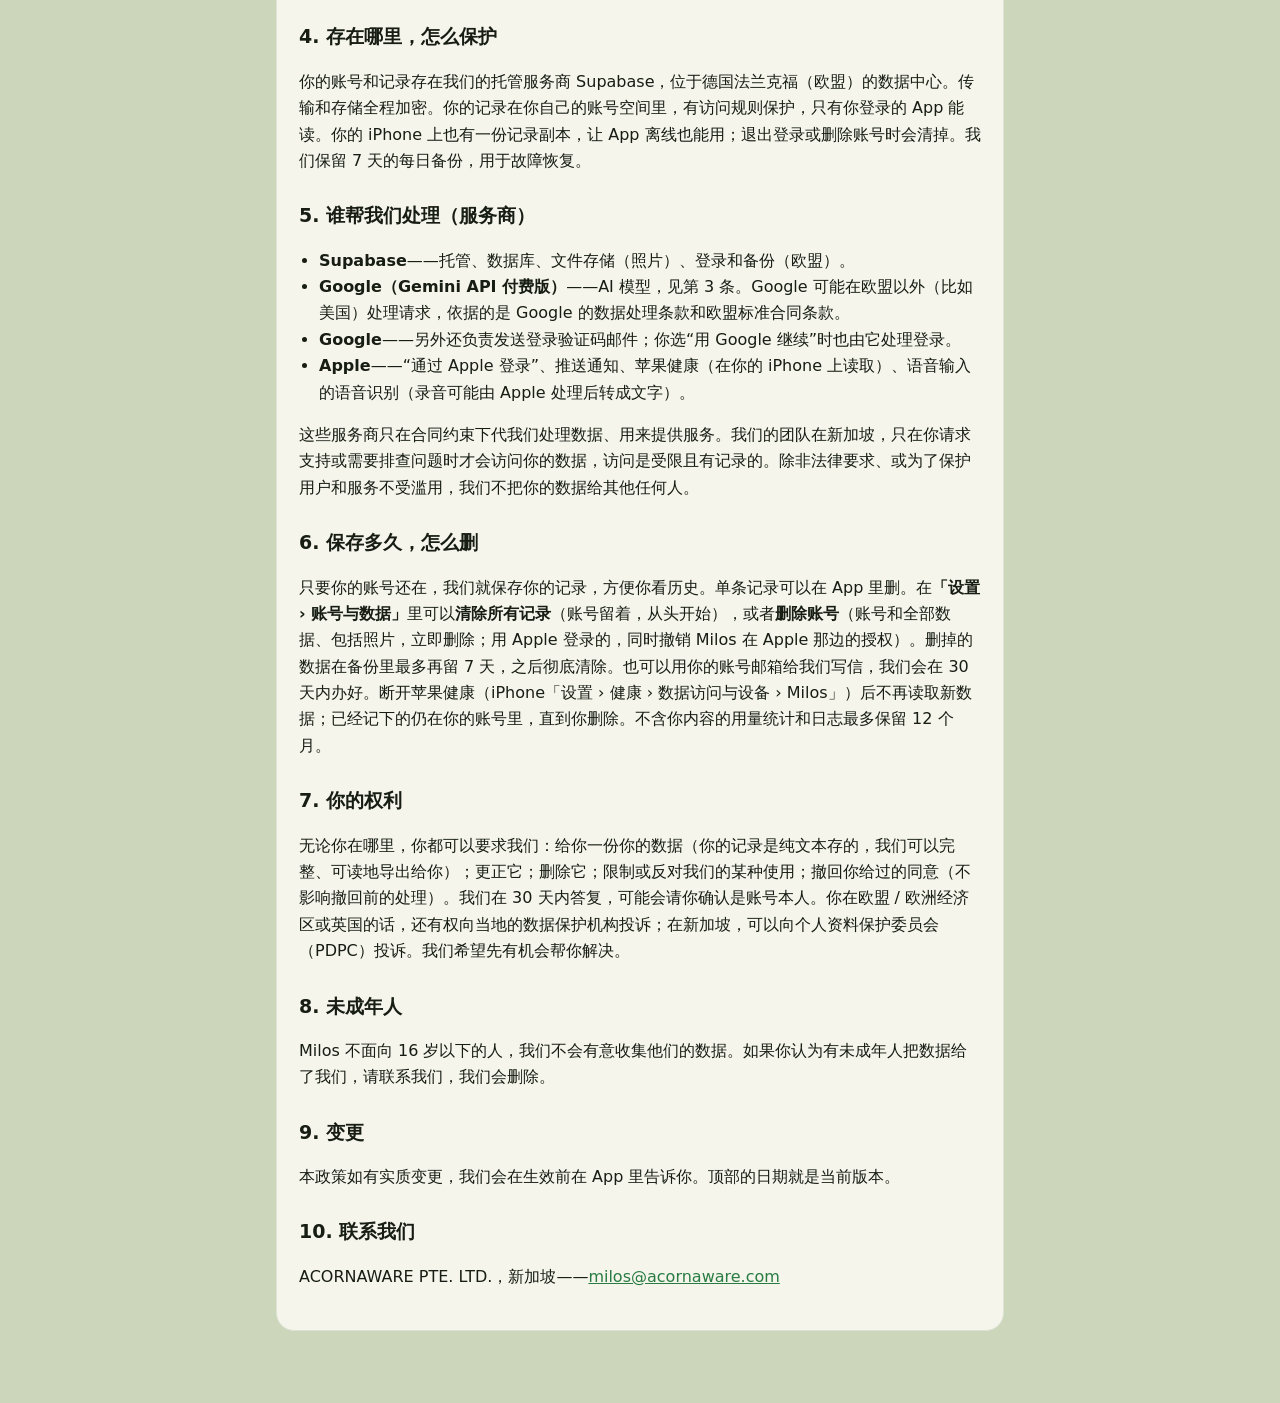
==== commit b33f1ff0: "Contact: milos@acornaware.com" ====
--- a/privacy.html
+++ b/privacy.html
@@ -54,7 +54,7 @@
 <p>If we change this policy in a meaningful way, we will tell you in the app before the change takes effect. The date at the top shows the current version.</p>
 
 <h2>10. Contact</h2>
-<p>ACORNAWARE PTE. LTD., Singapore — <a href="mailto:hs@acornaware.com">hs@acornaware.com</a></p>
+<p>ACORNAWARE PTE. LTD., Singapore — <a href="mailto:milos@acornaware.com">milos@acornaware.com</a></p>
 </article>
 
 <article id="zh" lang="zh">
@@ -110,6 +110,6 @@
 <p>本政策如有实质变更，我们会在生效前在 App 里告诉你。顶部的日期就是当前版本。</p>
 
 <h2>10. 联系我们</h2>
-<p>ACORNAWARE PTE. LTD.，新加坡——<a href="mailto:hs@acornaware.com">hs@acornaware.com</a></p>
+<p>ACORNAWARE PTE. LTD.，新加坡——<a href="mailto:milos@acornaware.com">milos@acornaware.com</a></p>
 </article>
 </main></body></html>
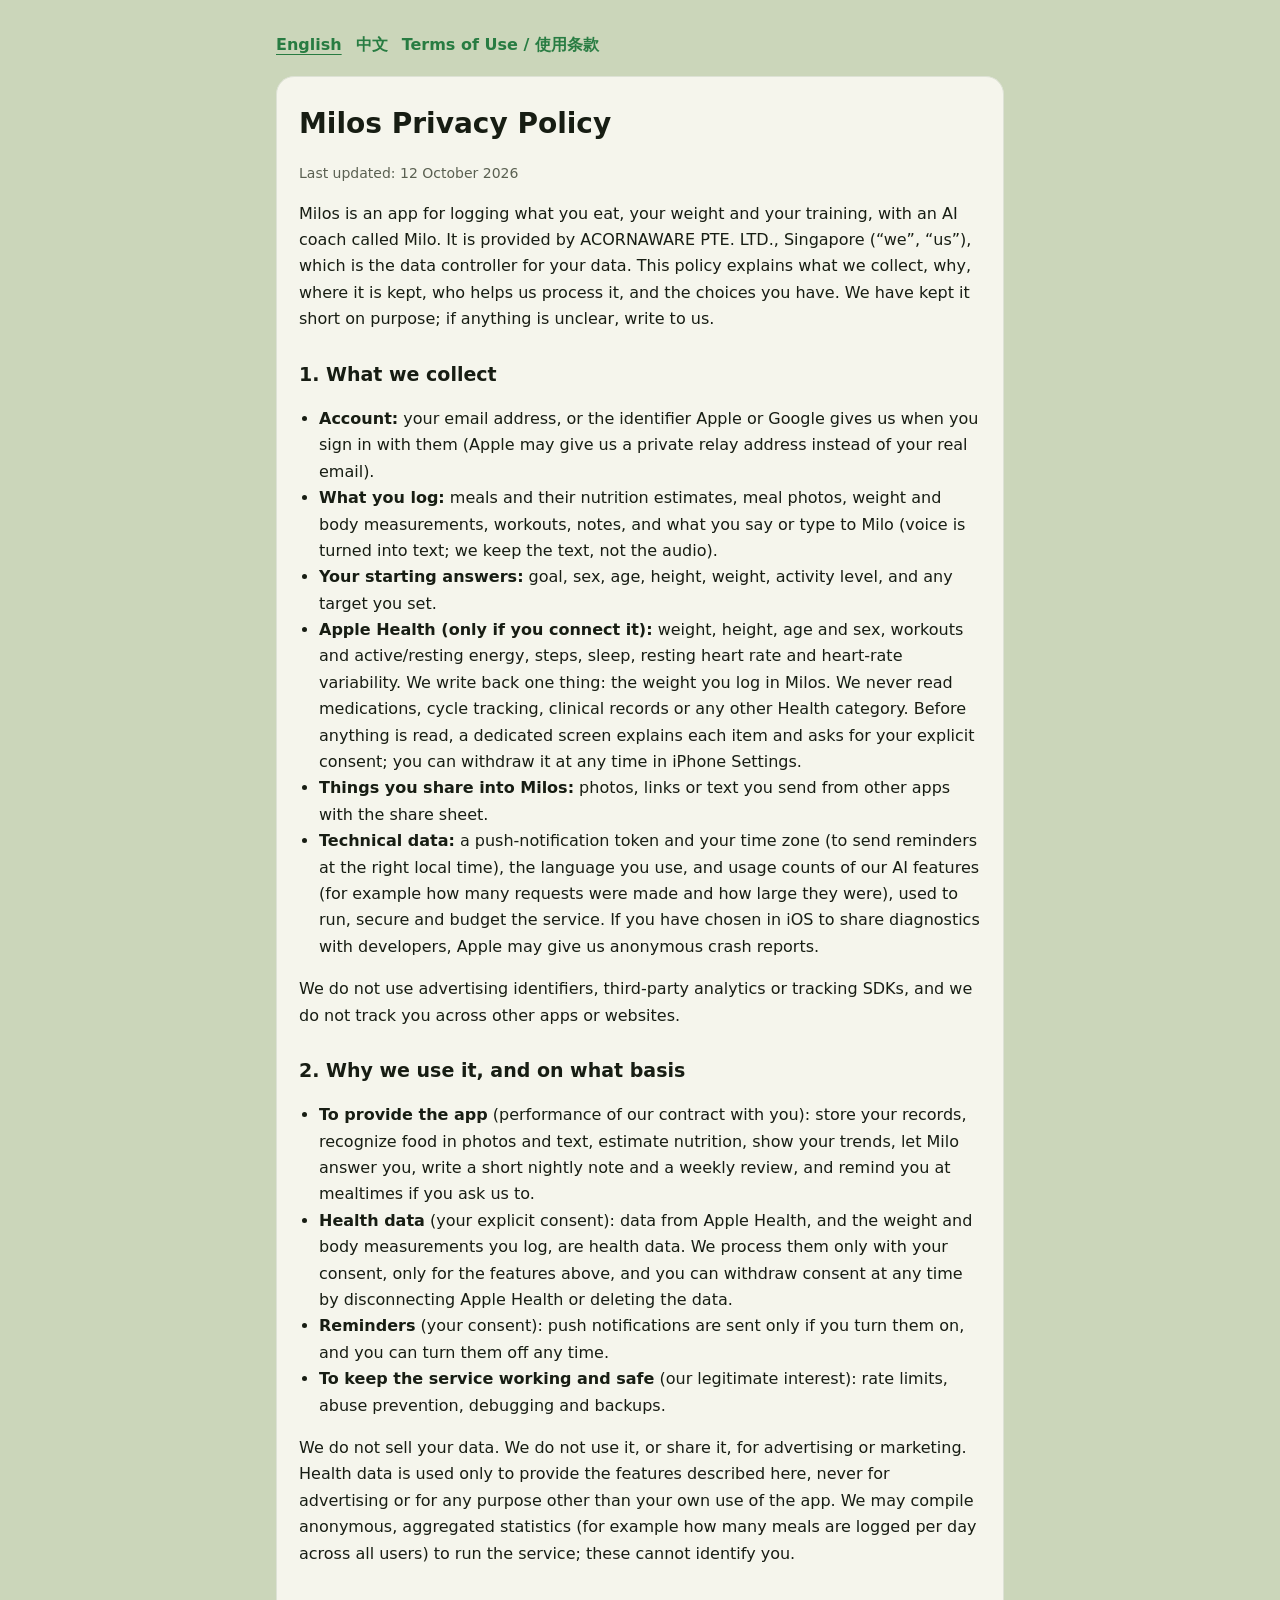
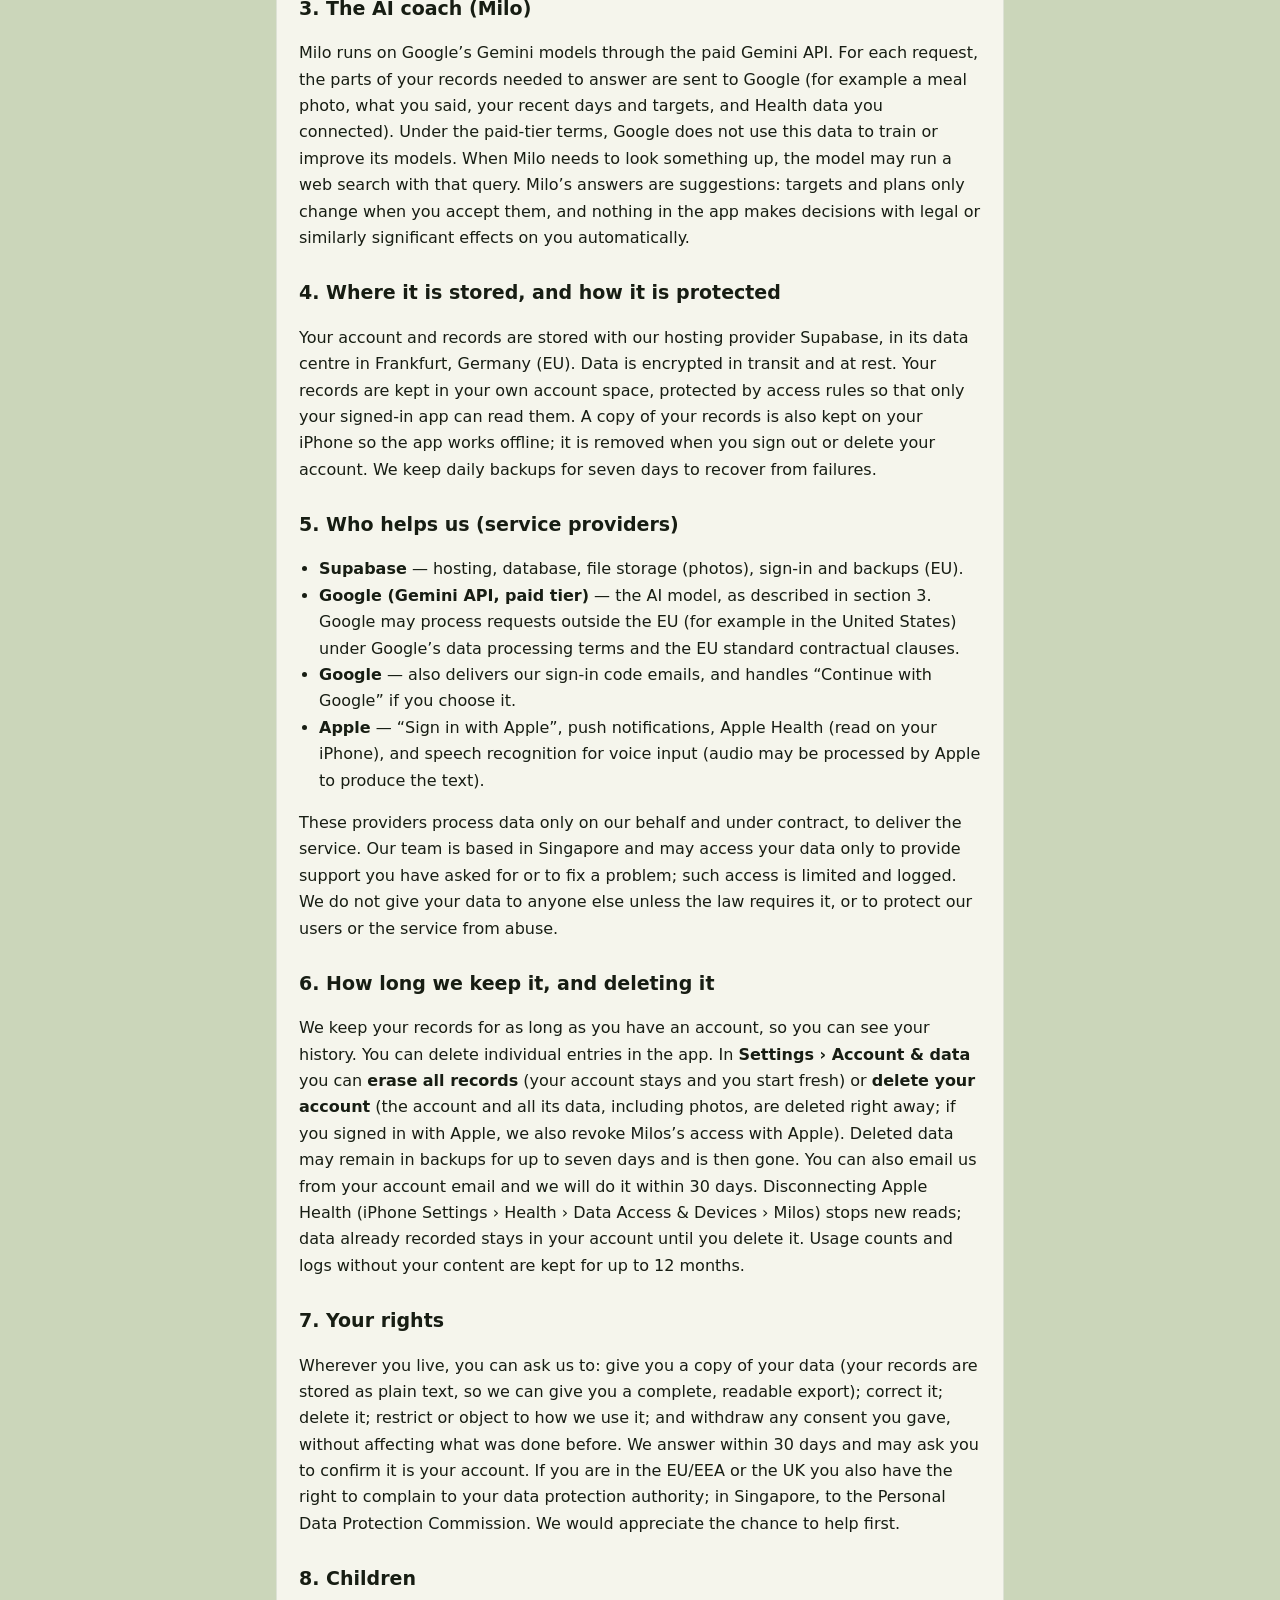
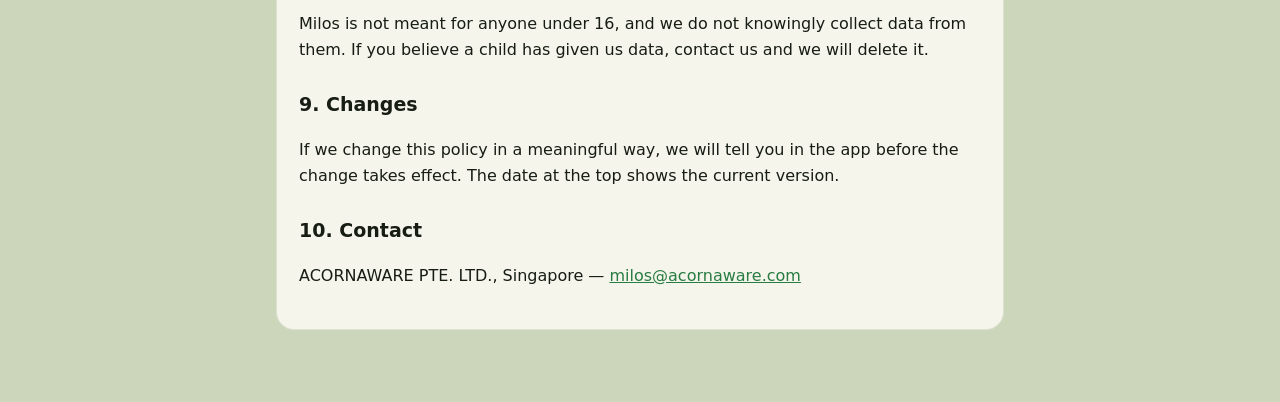
==== commit 7b1c19ad: "Show one language (URL ?lang, else browser), toggle in nav" ====
--- a/privacy.html
+++ b/privacy.html
@@ -1,6 +1,6 @@
 <!doctype html><html lang="en"><head><meta charset="utf-8"><meta name="viewport" content="width=device-width,initial-scale=1">
-<title>Milos Privacy Policy</title><link rel="stylesheet" href="style.css"></head><body><main>
-<nav><a href="#en">English</a><a href="#zh">中文</a><a href="terms.html">Terms of Use</a></nav>
+<title>Milos Privacy Policy</title><link rel="stylesheet" href="style.css"></head><body data-title-zh="Milos 隐私政策" data-title-en="Milos Privacy Policy"><main>
+<nav><a href="?lang=en" data-lang="en">English</a><a href="?lang=zh" data-lang="zh">中文</a><a href="terms.html" data-other="terms.html">Terms of Use / 使用条款</a></nav>
 <article id="en">
 <h1>Milos Privacy Policy</h1>
 <p class="muted">Last updated: 12 October 2026</p>
@@ -112,4 +112,18 @@
 <h2>10. 联系我们</h2>
 <p>ACORNAWARE PTE. LTD.，新加坡——<a href="mailto:milos@acornaware.com">milos@acornaware.com</a></p>
 </article>
-</main></body></html>
+</main><script>
+(function(){
+  var q=new URLSearchParams(location.search).get('lang'), h=location.hash.replace('#','');
+  var want=(q==='zh'||q==='en')?q:(h==='zh'||h==='en')?h:((navigator.language||'').toLowerCase().indexOf('zh')===0?'zh':'en');
+  function show(l){
+    document.documentElement.lang=l==='zh'?'zh':'en';
+    document.querySelectorAll('article[id]').forEach(function(a){a.hidden=a.id!==l;});
+    document.querySelectorAll('nav a[data-lang]').forEach(function(a){a.classList.toggle('on',a.dataset.lang===l);});
+    document.querySelectorAll('nav a[data-other]').forEach(function(a){a.href=a.dataset.other+'?lang='+l;});
+    try{document.title=l==='zh'?document.body.dataset.titleZh:document.body.dataset.titleEn;}catch(e){}
+  }
+  show(want);
+  document.querySelectorAll('nav a[data-lang]').forEach(function(a){a.addEventListener('click',function(e){e.preventDefault();show(a.dataset.lang);history.replaceState(null,'',location.pathname+'?lang='+a.dataset.lang);});});
+})();
+</script></body></html>
--- a/style.css
+++ b/style.css
@@ -6,3 +6,6 @@
 article{background:var(--card);border:1px solid var(--line);border-radius:18px;padding:24px 22px;margin-top:18px}
 h1{font-size:28px;margin:0 0 4px} h2{font-size:19px;margin:26px 0 6px} p,li{color:var(--text)} .muted{color:var(--muted);font-size:14px}
 nav a{color:var(--accent);margin-right:14px;text-decoration:none;font-weight:600} a{color:var(--accent)} ul{padding-left:20px}
+
+nav a.on{text-decoration:underline;text-underline-offset:4px}
+article[hidden]{display:none}
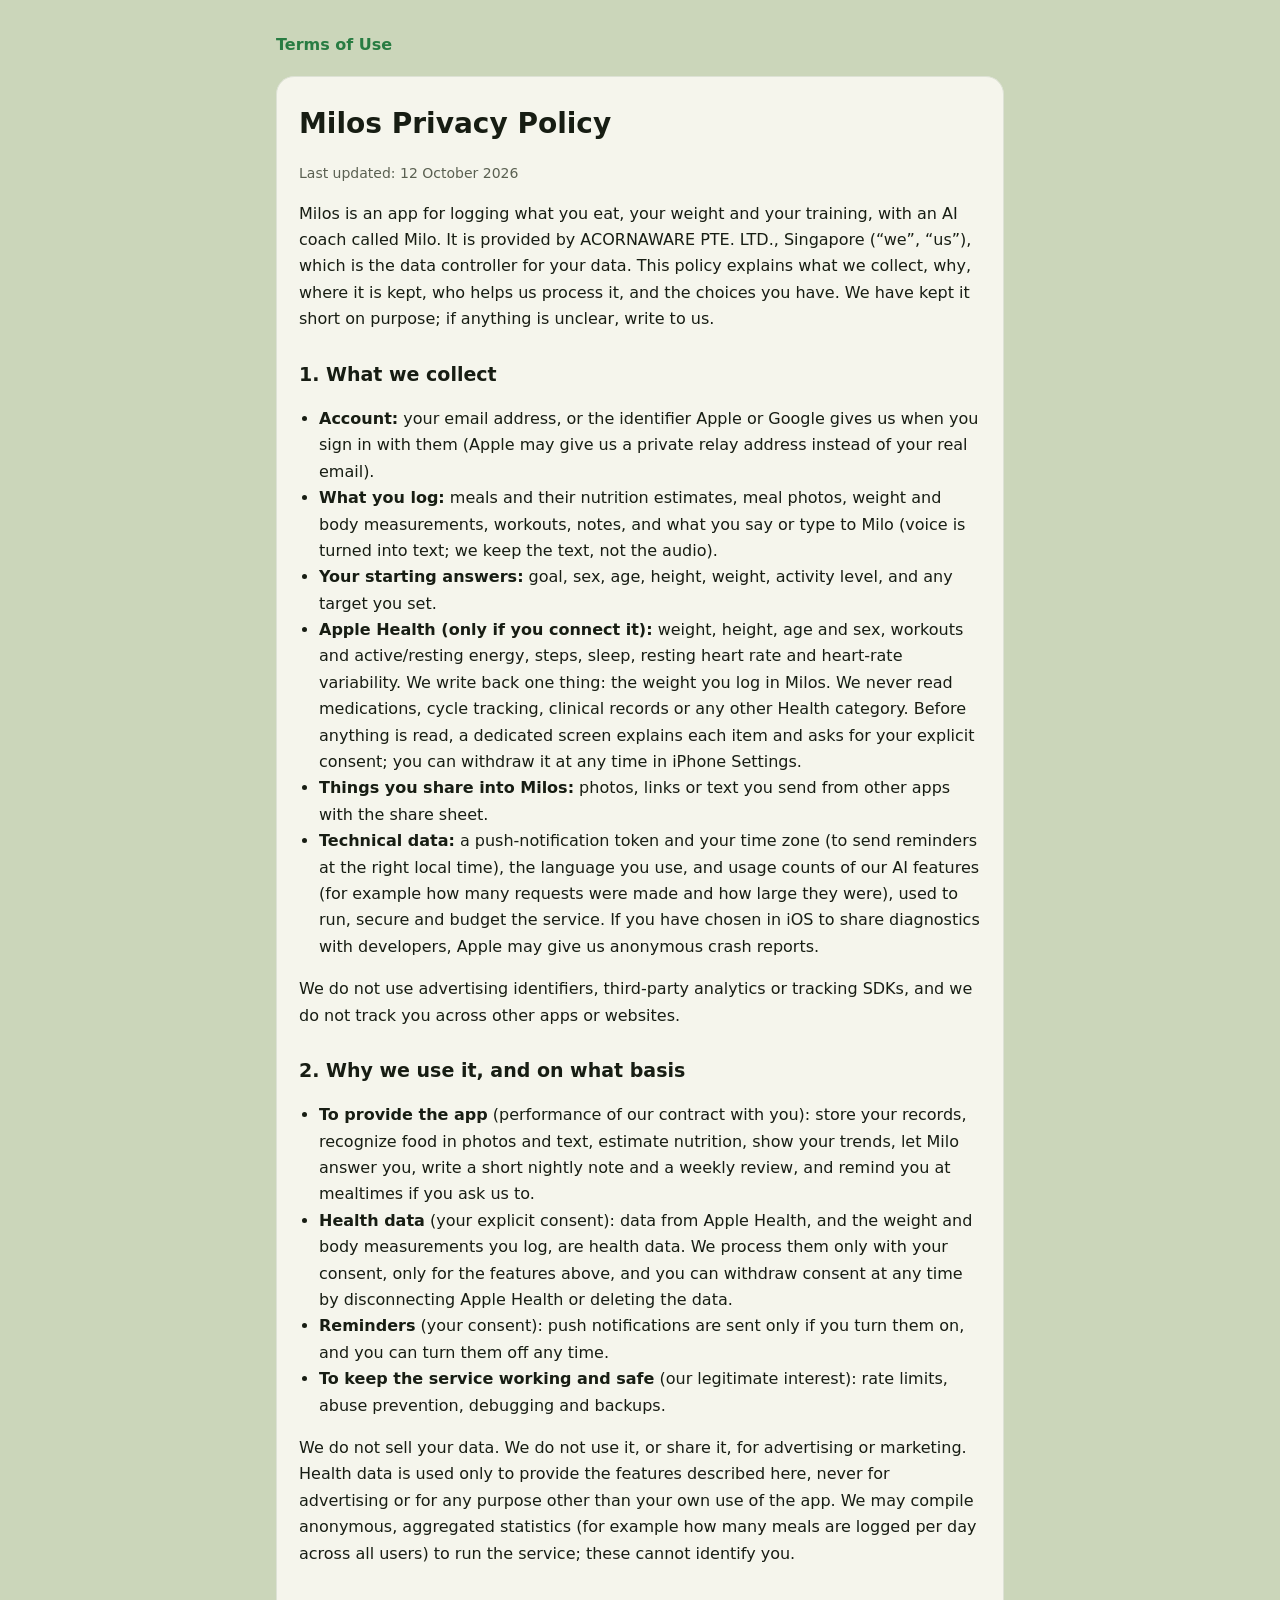
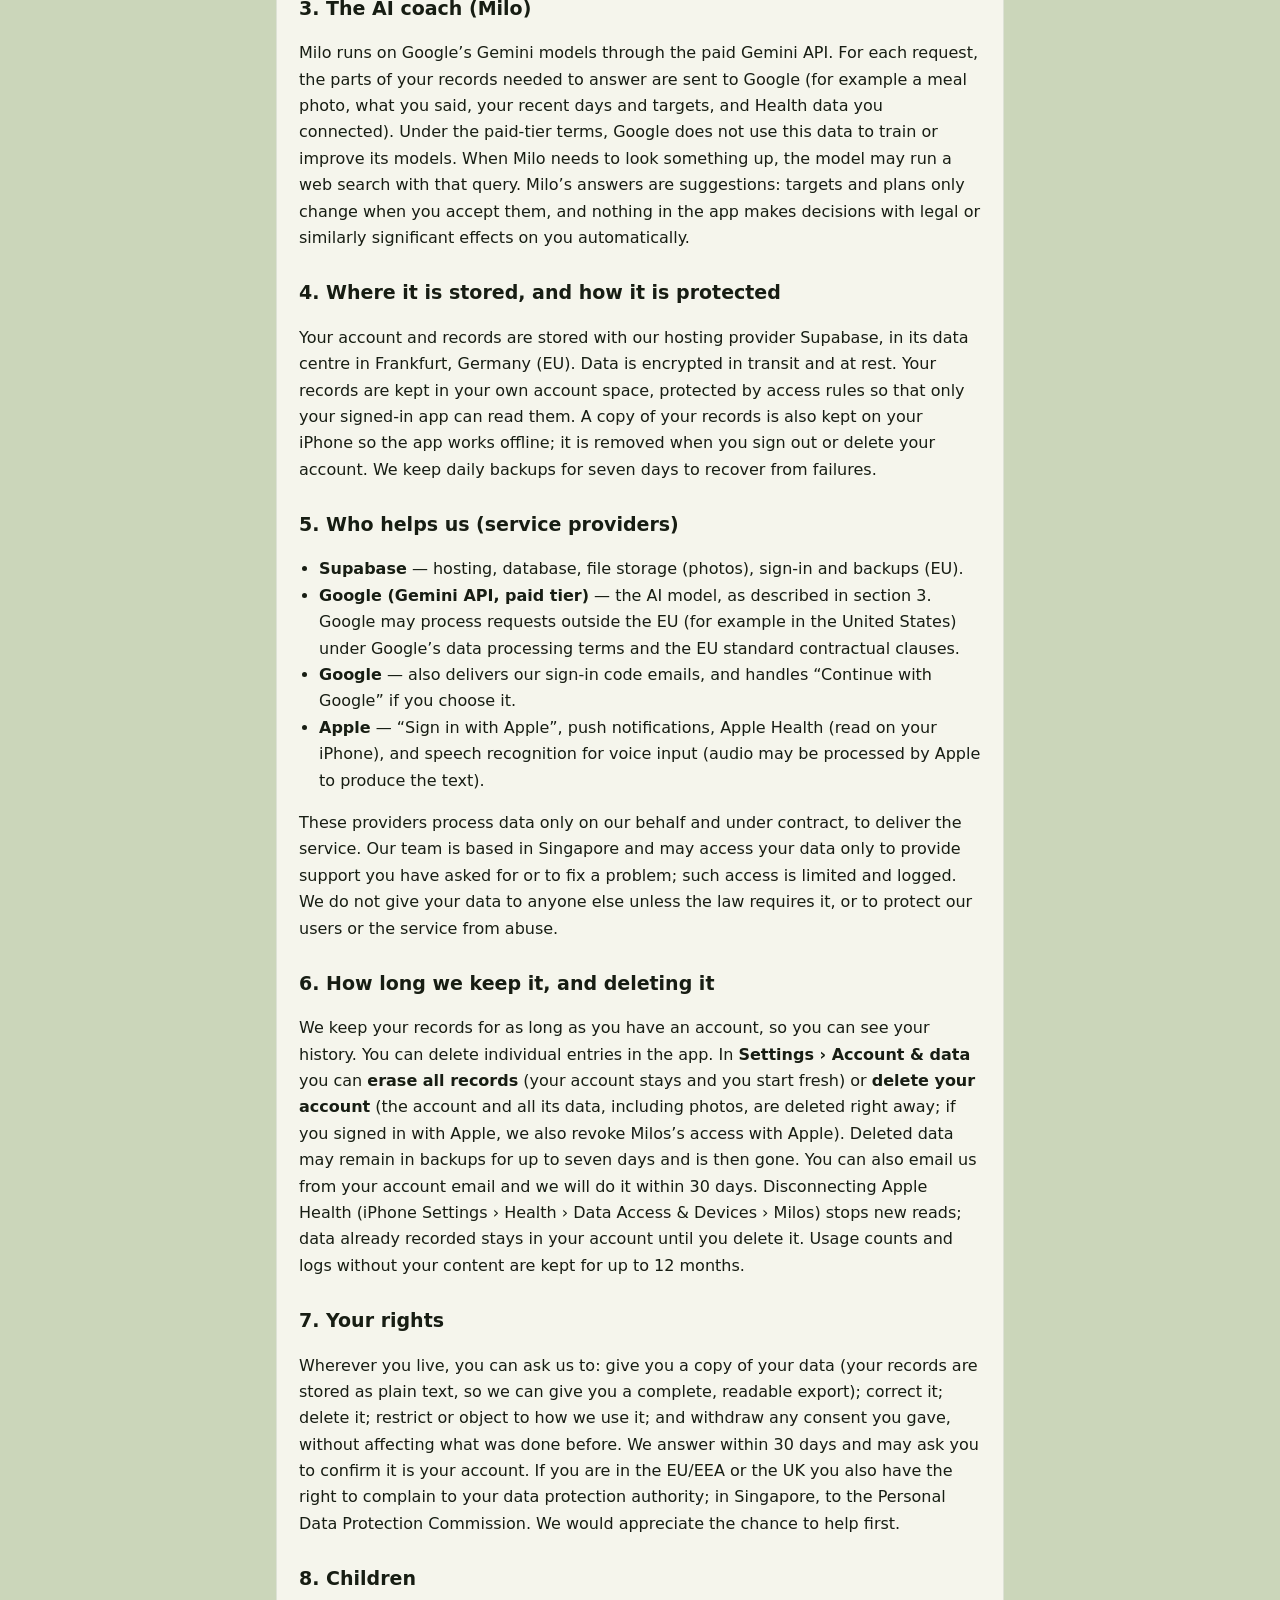
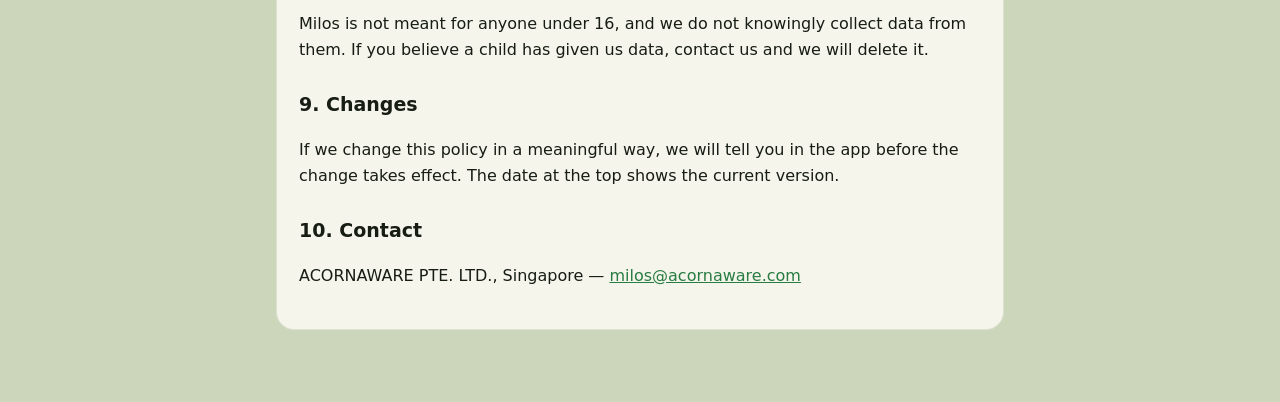
==== commit c80154b3: "English only" ====
--- a/privacy.html
+++ b/privacy.html
@@ -1,6 +1,6 @@
 <!doctype html><html lang="en"><head><meta charset="utf-8"><meta name="viewport" content="width=device-width,initial-scale=1">
-<title>Milos Privacy Policy</title><link rel="stylesheet" href="style.css"></head><body data-title-zh="Milos 隐私政策" data-title-en="Milos Privacy Policy"><main>
-<nav><a href="?lang=en" data-lang="en">English</a><a href="?lang=zh" data-lang="zh">中文</a><a href="terms.html" data-other="terms.html">Terms of Use / 使用条款</a></nav>
+<title>Milos Privacy Policy</title><link rel="stylesheet" href="style.css"></head><body><main>
+<nav><a href="terms.html">Terms of Use</a></nav>
 <article id="en">
 <h1>Milos Privacy Policy</h1>
 <p class="muted">Last updated: 12 October 2026</p>
@@ -57,73 +57,4 @@
 <p>ACORNAWARE PTE. LTD., Singapore — <a href="mailto:milos@acornaware.com">milos@acornaware.com</a></p>
 </article>
 
-<article id="zh" lang="zh">
-<h1>Milos 隐私政策</h1>
-<p class="muted">最后更新：2026 年 10 月 12 日</p>
-<p>Milos 是一款记录饮食、体重和训练的 App，里面有一位 AI 教练 Milo。本 App 由 ACORNAWARE PTE. LTD.（新加坡）（“我们”）提供，我们是你数据的控制者。本政策说明我们收集什么、为什么收、存在哪里、谁帮我们处理，以及你可以做什么。我们有意写得短；有不清楚的，写信问我们。</p>
-
-<h2>1. 我们收集什么</h2>
-<ul>
-<li><b>账号：</b>你的邮箱；或你用 Apple、Google 登录时它们给我们的标识（Apple 可能给的是一个转发邮箱，而不是你的真实邮箱）。</li>
-<li><b>你记下的东西：</b>每一餐和它的营养估算、饭的照片、体重和身体测量、训练、备注，以及你对 Milo 说的话和打的字（语音会转成文字，我们保存文字、不保存录音）。</li>
-<li><b>开头的回答：</b>目标、性别、年龄、身高、体重、活动量，以及你自己定的目标数。</li>
-<li><b>苹果健康（只有你连上了才读）：</b>体重、身高、年龄和性别、训练和活动 / 静息消耗、步数、睡眠、静息心率和心率变异。只写回一样：你在 Milos 里报的体重。用药、生理期、病历等其他健康类别，一概不读。读之前有单独一页逐项说明，并请你明确同意；你可以随时在 iPhone 设置里撤回。</li>
-<li><b>你分享进来的东西：</b>你从别的 App 用“分享”发进来的照片、链接或文字。</li>
-<li><b>技术数据：</b>推送通知的设备标识和你的时区（为了按你当地的时间提醒）、你用的语言，以及 AI 功能的用量统计（比如请求了多少次、多大），用来运行、保护和核算服务。如果你在 iOS 里选择了与开发者共享诊断信息，Apple 可能会把匿名的崩溃报告给我们。</li>
-</ul>
-<p>我们不用广告标识符，不接任何第三方统计或追踪工具，也不跨 App、跨网站追踪你。</p>
-
-<h2>2. 为什么用，依据是什么</h2>
-<ul>
-<li><b>提供 App 的功能</b>（履行我们与你之间的约定）：存你的记录，从照片和文字里认出吃的、估算营养，给你看走势，让 Milo 回答你、每晚写几句、每周写复盘，你要的话到饭点提醒你。</li>
-<li><b>健康数据</b>（你的明确同意）：来自苹果健康的数据，以及你记的体重和身体测量，属于健康数据。我们只在你同意后、只为上面这些功能处理它们；你随时可以断开苹果健康或删除数据来撤回同意。</li>
-<li><b>提醒</b>（你的同意）：推送通知只在你打开后才发，随时可以关。</li>
-<li><b>让服务正常、安全地运行</b>（我们的正当利益）：限流、防滥用、排查问题和备份。</li>
-</ul>
-<p>我们不卖你的数据，不用来做广告或营销，也不为此给任何人。健康数据只用于这里说的功能，不用于广告，也不用于你使用本 App 之外的任何目的。我们可能统计匿名的汇总数字（比如所有用户一天一共记了多少餐）来运营服务；这些数字认不出你。</p>
-
-<h2>3. AI 教练（Milo）</h2>
-<p>Milo 通过付费版 Gemini API 运行在 Google 的 Gemini 模型上。每次请求，回答所需的那部分记录会发给 Google（比如一张饭的照片、你说的话、你最近几天的记录和目标、你连上的健康数据）。按付费版条款，Google 不会用这些数据训练或改进模型。Milo 需要查东西时，模型可能会用这个问题做一次网页搜索。Milo 的回答是建议：目标和计划只有你确认后才会改；App 里没有任何对你产生法律效力或类似重大影响的自动决定。</p>
-
-<h2>4. 存在哪里，怎么保护</h2>
-<p>你的账号和记录存在我们的托管服务商 Supabase，位于德国法兰克福（欧盟）的数据中心。传输和存储全程加密。你的记录在你自己的账号空间里，有访问规则保护，只有你登录的 App 能读。你的 iPhone 上也有一份记录副本，让 App 离线也能用；退出登录或删除账号时会清掉。我们保留 7 天的每日备份，用于故障恢复。</p>
-
-<h2>5. 谁帮我们处理（服务商）</h2>
-<ul>
-<li><b>Supabase</b>——托管、数据库、文件存储（照片）、登录和备份（欧盟）。</li>
-<li><b>Google（Gemini API 付费版）</b>——AI 模型，见第 3 条。Google 可能在欧盟以外（比如美国）处理请求，依据的是 Google 的数据处理条款和欧盟标准合同条款。</li>
-<li><b>Google</b>——另外还负责发送登录验证码邮件；你选“用 Google 继续”时也由它处理登录。</li>
-<li><b>Apple</b>——“通过 Apple 登录”、推送通知、苹果健康（在你的 iPhone 上读取）、语音输入的语音识别（录音可能由 Apple 处理后转成文字）。</li>
-</ul>
-<p>这些服务商只在合同约束下代我们处理数据、用来提供服务。我们的团队在新加坡，只在你请求支持或需要排查问题时才会访问你的数据，访问是受限且有记录的。除非法律要求、或为了保护用户和服务不受滥用，我们不把你的数据给其他任何人。</p>
-
-<h2>6. 保存多久，怎么删</h2>
-<p>只要你的账号还在，我们就保存你的记录，方便你看历史。单条记录可以在 App 里删。在<b>「设置 › 账号与数据」</b>里可以<b>清除所有记录</b>（账号留着，从头开始），或者<b>删除账号</b>（账号和全部数据、包括照片，立即删除；用 Apple 登录的，同时撤销 Milos 在 Apple 那边的授权）。删掉的数据在备份里最多再留 7 天，之后彻底清除。也可以用你的账号邮箱给我们写信，我们会在 30 天内办好。断开苹果健康（iPhone「设置 › 健康 › 数据访问与设备 › Milos」）后不再读取新数据；已经记下的仍在你的账号里，直到你删除。不含你内容的用量统计和日志最多保留 12 个月。</p>
-
-<h2>7. 你的权利</h2>
-<p>无论你在哪里，你都可以要求我们：给你一份你的数据（你的记录是纯文本存的，我们可以完整、可读地导出给你）；更正它；删除它；限制或反对我们的某种使用；撤回你给过的同意（不影响撤回前的处理）。我们在 30 天内答复，可能会请你确认是账号本人。你在欧盟 / 欧洲经济区或英国的话，还有权向当地的数据保护机构投诉；在新加坡，可以向个人资料保护委员会（PDPC）投诉。我们希望先有机会帮你解决。</p>
-
-<h2>8. 未成年人</h2>
-<p>Milos 不面向 16 岁以下的人，我们不会有意收集他们的数据。如果你认为有未成年人把数据给了我们，请联系我们，我们会删除。</p>
-
-<h2>9. 变更</h2>
-<p>本政策如有实质变更，我们会在生效前在 App 里告诉你。顶部的日期就是当前版本。</p>
-
-<h2>10. 联系我们</h2>
-<p>ACORNAWARE PTE. LTD.，新加坡——<a href="mailto:milos@acornaware.com">milos@acornaware.com</a></p>
-</article>
-</main><script>
-(function(){
-  var q=new URLSearchParams(location.search).get('lang'), h=location.hash.replace('#','');
-  var want=(q==='zh'||q==='en')?q:(h==='zh'||h==='en')?h:((navigator.language||'').toLowerCase().indexOf('zh')===0?'zh':'en');
-  function show(l){
-    document.documentElement.lang=l==='zh'?'zh':'en';
-    document.querySelectorAll('article[id]').forEach(function(a){a.hidden=a.id!==l;});
-    document.querySelectorAll('nav a[data-lang]').forEach(function(a){a.classList.toggle('on',a.dataset.lang===l);});
-    document.querySelectorAll('nav a[data-other]').forEach(function(a){a.href=a.dataset.other+'?lang='+l;});
-    try{document.title=l==='zh'?document.body.dataset.titleZh:document.body.dataset.titleEn;}catch(e){}
-  }
-  show(want);
-  document.querySelectorAll('nav a[data-lang]').forEach(function(a){a.addEventListener('click',function(e){e.preventDefault();show(a.dataset.lang);history.replaceState(null,'',location.pathname+'?lang='+a.dataset.lang);});});
-})();
-</script></body></html>
+</main></body></html>
--- a/style.css
+++ b/style.css
@@ -6,6 +6,3 @@
 article{background:var(--card);border:1px solid var(--line);border-radius:18px;padding:24px 22px;margin-top:18px}
 h1{font-size:28px;margin:0 0 4px} h2{font-size:19px;margin:26px 0 6px} p,li{color:var(--text)} .muted{color:var(--muted);font-size:14px}
 nav a{color:var(--accent);margin-right:14px;text-decoration:none;font-weight:600} a{color:var(--accent)} ul{padding-left:20px}
-
-nav a.on{text-decoration:underline;text-underline-offset:4px}
-article[hidden]{display:none}
